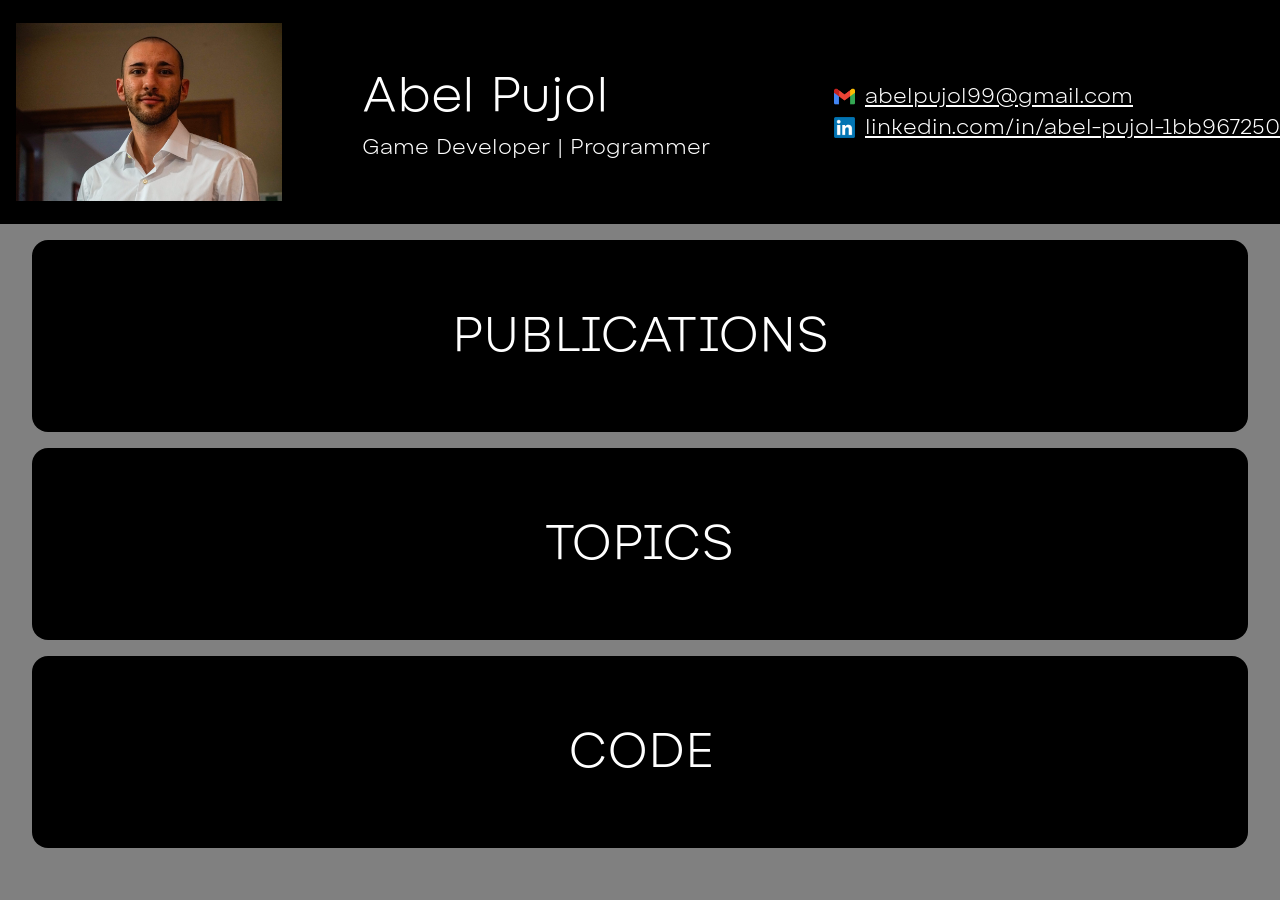
==== index.html @ 82805806 "Remove blur and title of Pounce Palace and Tiny Harvest banners" ====
<!DOCTYPE html>
<html lang="en">
    <head>
        <meta charset="UTF-8"/>
        <title>Abel Pujol - Portfolio</title>
        <link rel="stylesheet" href="styles/reset.css">
        <link rel="stylesheet" href="styles/style.css">
    </head>
    <body>
        <div class="full-size" id="image-zoom">
            <div class="full-size opacity" style="position: absolute; background-color: black;"></div>
            <img class="cross" id="image-zoom-cross" src="resources/images/cross.png" alt="">
            <div id="image-zoom-container"></div>
        </div>
        <div id="topbar">
            <img id="portrait" src="resources/images/topbar/portrait.jpeg" alt="abel-pujol-portrait">
            <div id="personal-info">
                <p class="main-title white">Abel Pujol</p>
                <p class="text white">Game Developer | Programmer</p>
            </div>
            <div id="contact-list">
                <div id="contact">
                    <span>
                        <img id="contact-icon" src="resources/images/topbar/gmail.png" alt="gmail-icon">
                    </span>
                    <a class="text white" id="contact-link" href="mailto:abelpujol99@gmail.com">abelpujol99@gmail.com</a>
                </div>
                <div id="contact">
                    <span>
                        <img id="contact-icon" src="resources/images/topbar/linked-in.png" alt="linked-in-icon">
                    </span>
                    <a class="text white" id="contact-link" href="https://www.linkedin.com/in/abel-pujol-1bb967250">linkedin.com/in/abel-pujol-1bb967250</a>
                </div>
            </div>
        </div>
        <div id="content">
            <div class="category-dropdown" id="publications">
                <div class="category-dropdown-title-box round-border">
                    <p class="main-title white">PUBLICATIONS</p>
                </div>
                <div class="category-dropdown-content">
                    <img class="cross" id="category-cross" alt="cross">
                    <div class="card-dropdown">
                        <div class="card-dropdown-banner round-border" id="farlands-tiny-harvest-banner">
                        </div>
                        <div class="card-dropdown-content solid-border thick-border">
                            <div>
                                <p class="main-title card-title white">Farlands: Tiny Harvest</p>
                            </div>
                            <div class="card-content">
                                <img class="cross" id="card-cross" alt="cross">
                                <div class="card-content-grid">
                                    <p class="text card-text">
                                        Tiny Harvest is a relaxing desktop game that runs while you work, study, or browse the internet. 
                                        Grow space plants, upgrade your crops, ship, home, and tools, and enjoy a cozy, minimalist experience designed to keep you company throughout your day.
                                        <br>
                                        In order to progress, this game counts your keyboard and mouse inputs to keep "playing".
                                    </p>
                                    <video class="clonable horizontal-medium-card-media" autoplay muted loop>
                                        <source src="resources/videos/farlands-tiny-harvest/trailer.mp4">
                                    </video>
                                </div>
                                <div class="card-content-grid">
                                    <p class="text card-text">
                                        Farlands: Tiny Harvest is a game developed in C with the library Raylib in 3 months.
                                        <br>
                                        This was my first project developing in C, and, moreover, I used Raylib, an unknown library to me. I had quite a bit of knowledge of C++, so I had to learn the main differences between these languages, that was not a real problem. 
                                        <br>
                                        The great struggle came with Raylib. Until that time, it was an unfamiliar library, due to this, it took some time until I understood how the features I needed worked and implemented the necessary code structure and Adapters, which allowed me to display assets without the need to interact directly with the library's code.
                                    </p>
                                    <img class="clonable horizontal-medium-card-media" src="resources/images/farlands-tiny-harvest/image-1.jpg" alt="">
                                </div>
                                <div class="card-content-grid">
                                    <p class="text card-text">
                                        This game was developed during my internship at JanduSoft as a spin-off of Farlands. We were only 2 people on the developing team, Eric Rodríguez as a designer and producer, and me as a developer.
                                        But, we also received some help from the team of Farlands.
                                        <br>
                                        We worked with constant contact and weekly meetings, where we discussed the feasibility of each milestone and which should be the next one.
                                        <br>
                                        Plus, we were so well on time that we were able to implement skins.
                                    </p>
                                    <img class="clonable horizontal-medium-card-media" src="resources/images/farlands-tiny-harvest/image-2.jpg" alt="">
                                </div>
                                <div>
                                    <p class="title card-title white">References</p>
                                </div>
                                <div class="card-content-block">
                                    <iframe class="reference-video" src="https://youtube.com/embed/lGx1sAK4Yvw?si=F0xidS8NVMm4yrLI" allowfullscreen></iframe>
                                </div>
                            </div>
                        </div>
                    </div>
                </div>
            </div>
            <div class="category-dropdown" id="topics">
                <div class="category-dropdown-title-box round-border">
                    <p class="main-title white">TOPICS</p>
                </div>
                <div class="category-dropdown-content">
                    <img class="cross" id="category-cross" alt="cross">
                    <div class="subcategory-dropdown">
                        <div class="card-dropdown-banner round-border" id="multithreading-banner">
                            <div class="full-size blur round-border"></div>
                            <p class="title card-dropdown-title white">Multithreading</p>
                        </div>
                        <div class="subcategory-frame solid-border thick-border">
                            <div>
                                <p class="main-title card-title white">Multithreading</p>
                            </div>
                            <div class="category-dropdown-content">
                                <img class="cross" id="subcategory-cross" alt="cross">
                                <div class="card-dropdown">
                                    <div class="card-dropdown-banner round-border" id="pounce-palace-banner">
                                    </div>
                                    <div class="card-dropdown-content solid-border thick-border">
                                        <div>
                                            <p class="main-title card-title white">Pounce Palace</p>
                                        </div>
                                        <div class="card-content">
                                            <img class="cross" id="card-cross" alt="cross">
                                            <div class="card-content-grid">
                                                <p class="text card-text">
                                                    Pounce Palace is a first-person platformer game where the player has to acquire movement skills and learn how to use them in order to defeat the enemies in their path to complete the level.
                                                    <br>
                                                    This game was developed in Unity.
                                                </p>
                                                <video class="clonable horizontal-medium-card-media" autoplay muted loop>
                                                    <source src="resources/videos/pounce-palace/trailer.mp4">
                                                </video>
                                            </div>
                                            <div class="card-content-grid">
                                                <p class="text card-text">
                                                    The foes are controlled by an AI, and this has to decide which is the most optimal action. Some enemies are static, but some others can move along the level. 
                                                    The Pathfinding computations can't reside in the main thread while trying to keep the game at 60 FPS, so I needed to implement multithreading to handle pathfinding algorithm calculations.
                                                </p>
                                                <img class="clonable horizontal-medium-card-media" src="resources/images/pounce-palace/enemies-thicket.png" alt="">
                                            </div>
                                            <div>
                                                <p class="title card-title white">Implementation</p>
                                            </div>
                                            <div class="card-content-grid">
                                                <p class="text card-text">
                                                    To balance game performance and enemies' movement fluidity, the number of threads and the time elapsed to refresh the enemies' path must be easy to tweak.
                                                    <br>
                                                    <br>
                                                    To modify them easily those fields were exposed in the editor.
                                                </p>
                                                <img class="clonable horizontal-medium-card-media" src="resources/images/pounce-palace/editor.png" alt="">
                                            </div>
                                            <div class="card-content-grid">
                                                <p class="text card-text">
                                                    In order to balance the work per thread, enemies' pathfinding calculations would be distributed between threads equitably.
                                                    <br>
                                                    <br>
                                                    To accomplish this requirement the threads work with a list filled with enemies' id, and those are distibuted when the enemies have been spawned and removed when they are defeated.
                                                </p>
                                                <div style="display: flex; flex-direction: column; gap: 2%;">
                                                    <img class="clonable horizontal-medium-card-media" src="resources/images/pounce-palace/agent-id.png" alt="">
                                                </div>
                                            </div>
                                            <div class="card-content-grid">
                                                <p class="text card-text">
                                                    The thread is not the one that has the necessity to execute the pathfinding algorithm in sequence when the time limit expires; it is each enemy that needs it. Thus, it would reduce resting times.
                                                    <br>
                                                    <br>
                                                    In order to achieve this milestone, each enemy has a timer assigned.
                                                    An enemy is selected to calculate their path when the timer exceeds the minimum time to calculate the path.
                                                    When this happens the selected id is positioned at the end of the list to cycle dynamically the priority, and finally, the timer starts again.
                                                    This method lets the enemies' needs balance the computation times, allowing the thread to work almost constantly.
                                                </p>
                                                <img class="clonable vertical-medium-card-media" src="resources/images/pounce-palace/check-loop.png" alt="">
                                            </div>
                                            <div class="card-content-grid">
                                                <p class="text card-text">
                                                    In addition, the threads need to get the positions of all the enemies, but Unity's API can only be used in the main thread.
                                                    To solve this problem, I defined a class with the purpose of storing the data necessary to update the NavMesh obstacles.
                                                    And when the computation needs to be done, the thread asks the main thread for the necessary information via events and allocates them in instances of that class.
                                                </p>
                                                <img class="clonable horizontal-medium-card-media" src="resources/images/pounce-palace/event.png" alt="">
                                            </div>
                                            <div>
                                                <p class="text card-text">
                                                    These implementations allowed me to use mutex only when:
                                                </p>
                                                <ul class="text card-text">
                                                    <li>Adding or removing an enemy from a thread.</li>
                                                    <li>The thread evaluates which enemy's path needs to be recalculated.</li>
                                                </ul>
                                            </div>
                                            <div class="card-content-block">
                                                <figure class="solid-border thin-border border-padding">
                                                    <img class="clonable horizontal-medium-card-media" src="resources/images/pounce-palace/profiler.png" alt="">
                                                    <figcaption class="text white">Pounce Palace Performance</figcaption>
                                                </figure>
                                            </div>
                                        </div>
                                    </div>
                                </div>                                
                            </div>
                        </div>
                    </div>
                    <div class="subcategory-dropdown">
                        <div class="card-dropdown-banner round-border" id="network-banner">
                            <div class="full-size blur round-border"></div>
                            <p class="title card-dropdown-title white">Network</p>
                        </div>
                        <div class="subcategory-frame solid-border thick-border">
                            <div>
                                <p class="main-title card-title white">Network</p>
                            </div>
                            <div class="category-dropdown-content">
                                <img class="cross" id="subcategory-cross" alt="cross">
                                <div class="card-dropdown">
                                    <div class="card-dropdown-banner round-border" id="online-chess-banner">
                                        <div class="full-size blur round-border"></div>
                                        <p class="title card-dropdown-title white">Chess</p>
                                    </div>
                                    <div class="card-dropdown-content solid-border thick-border">
                                        <div>
                                            <p class="main-title card-title white">Chess</p>
                                        </div>
                                        <div class="card-content">
                                            <img class="cross" id="card-cross" alt="cross">
                                            <div class="card-content-grid">
                                                <p class="text card-text">
                                                    This game is an online chess game, and can look simple, but has a peculiarity, depending in the screen the player is, the connection could be server-client or P2P.
                                                    <br>
                                                    <br>
                                                    This game was developed with the framework SFML, making use of their TCP sockets, and I was responsible for developing the network part.
                                                </p>
                                                <img class="clonable horizontal-medium-card-media" src="resources/images/online-chess/image1.png" alt="">
                                            </div>
                                            <div>
                                                <p class="title card-title white">Implementation</p>
                                            </div>
                                            <div>
                                                <p class="text card-text">
                                                    We wanted to give the users the capability to choose between being a server or a client.
                                                    <br>
                                                    <br>
                                                    To make this possible, when the application starts, it asks the user what they want to be. 
                                                    If they choose server mode, they will open a port to make possible the connection. And if they choose client mode, they must type the IP in order to connect with the server.
                                                </p>
                                            </div>
                                            <div class="card-content-block">
                                                <video class="clonable horizontal-large-card-media" autoplay muted loop>
                                                    <source src="resources/videos/online-chess/server-connection.mp4">
                                                </video>
                                            </div>
                                            <div>
                                                <p class="text card-text">
                                                    The server handles the next client requests:
                                                </p>
                                                <ul class="text card-text">
                                                    <li>Connect To Server</li>
                                                    <li>Login</li>
                                                    <li>Create Room</li>
                                                    <li>Join Room as Player</li>
                                                    <li>Join Room as Spectator</li>
                                                    <li>Send Message</li>
                                                    <li>Ready to Play</li>
                                                </ul>
                                            </div>
                                            <div class="card-content-block">
                                                <video class="clonable horizontal-large-card-media" autoplay muted loop>
                                                    <source src="resources/videos/online-chess/packets.mp4">
                                                </video>
                                            </div>
                                            <div>
                                                <p class="text card-text">
                                                    Once the match has begun, all the clients' sockets inside the room are closed, and connection P2P starts.
                                                    In this state the "ruler" is the client who has been inside the room the longest.
                                                    <br>
                                                    <br>
                                                    During the match the ruler handles the next requests:
                                                </p>
                                                <ul class="text card-text">
                                                    <li>Exit Room</li>
                                                    <li>Send Message</li>
                                                    <li>Select Piece</li>
                                                    <li>Deselect Piece</li>
                                                    <li>Move Piece</li>
                                                    <li>Pawn Promotion</li>
                                                    <li>Castle</li>
                                                    <li>En Passsant</li>
                                                </ul>
                                            </div>
                                            <div class="card-content-block">
                                                <video class="clonable horizontal-large-card-media" autoplay muted loop>
                                                    <source src="resources/videos/online-chess/match.mp4">
                                                </video>
                                            </div>                                            
                                        </div>
                                    </div>
                                </div>
                            </div>
                        </div>
                    </div>
                    <div class="subcategory-dropdown">
                        <div class="card-dropdown-banner round-border" id="AI-banner">
                            <div class="full-size blur round-border"></div>
                            <p class="title card-dropdown-title white">AI</p>
                        </div>
                        <div class="subcategory-frame solid-border thick-border">
                            <div>
                                <p class="main-title card-title white">AI</p>
                            </div>
                            <div class="category-dropdown-content">
                                <img class="cross" id="subcategory-cross" alt="cross">
                                <div class="card-dropdown">
                                    <div class="card-dropdown-banner round-border" id="pounce-palace-banner">
                                    </div>
                                    <div class="card-dropdown-content solid-border thick-border">
                                        <div class="main-title card-title white">
                                            <p class="main-title card-title">Pounce Palace</p>
                                        </div>
                                        <div class="card-content">
                                            <img class="cross" id="card-cross" alt="cross">
                                            <div class="card-content-grid">
                                                <p class="text card-text">
                                                    Pounce Palace is a singleplayer first-person platformer game where the player has to acquire movement skills and learn how to use them in order to defeat the enemies in their path to complete the level.
                                                    <br>
                                                    This game was developed in Unity.
                                                </p>
                                                <video class="clonable horizontal-medium-card-media" autoplay muted loop>
                                                    <source src="resources/videos/pounce-palace/trailer.mp4">
                                                </video>
                                            </div>
                                            <div class="card-content-grid">
                                                <p class="text card-text">
                                                    The enemies in Pounce Palace must be controlled by an AI that decides the best output based on the situation. 
                                                    In addition, there are 2 types of enemies, static and mobile. So a system must be developed that gives mobile enemies the most optimal path.
                                                </p>
                                                <img class="clonable horizontal-medium-card-media" src="resources/images/pounce-palace/enemies-thicket.png" alt="">
                                            </div>
                                            <div>
                                                <p class="title card-title white">Implementation</p>
                                            </div>
                                            <div class="card-content-grid">
                                                <p class="text card-text">
                                                    The decisions made by the AI would be a great weight for the performance and should be easily modified. With that knowledge, the chosen Decision Making algorithm had to be optimal and very easy to tweak when the iterations come.
                                                    Due to these requirements, the algorithm chosen was UBS (Utility Based System), this algorithm has regular computational cost and has no difficulty being expanded.
                                                    <br>
                                                    <br>
                                                    The output would be translated to an action that the enemy performs. Some of these actions were desired to be repeated indefinitely if needed, but others don't; to handle this, each enemy had a list of actions that could be repeated.
                                                </p>
                                                <img class="clonable vertical-medium-card-media" src="resources/images/pounce-palace/ubs.png" alt="">
                                            </div>
                                            <div class="card-content-grid">
                                                <div>
                                                    <p class="text card-text">
                                                        A requirement for the mobile AI was not to collide against other AIs, whether mobile or not. 
                                                        To make this possible, the AIs need to have a "personal area" that no AI should enter, but Unity's built-in NavMesh doesn't allow that behavior.
                                                        <br>
                                                        <br>
                                                        I solved this issue by implementing our own NavMesh, with Unity's NavMesh help. 
                                                        To create our NavMesh, we get Unity's NavMesh volume, then from the top of the plane to its bottom we launch Raycasts, they are distributed with a predefined separation from the editor.
                                                        These Raycasts retrieves the hits with the NavMesh surfaces, with an epsilon to cover more surface.
                                                        With that information the nodes were disposed where the hits take place. Once all nodes were placed, they were connected to other nodes if:
                                                    </p>
                                                    <ul class="text card-text">
                                                        <li>The other node was inside a distance threshold</li>
                                                        <li>The connecition didn't create an edge that went outside of the Unity's NavMesh surface</li>
                                                    </ul>
                                                    <p class="text card-text">
                                                        <br>
                                                        <br>
                                                        These computations are too slow to be done once the game starts. But this data would be persistent throughout the game,
                                                        so, we create this NavMesh from the editor and save it as a binary file, and when the game begins, all the mobile enemies obtain a DeepCopy of that NavMesh.
                                                        <br>
                                                        <br>
                                                        With this solution, we could define "personal areas" for all the AIs by incrementing their nearer edges' weight. Thus, they avoid colliding with each other.
                                                    </p>
                                                </div>
                                                <img class="clonable vertical-medium-card-media" src="resources/images/pounce-palace/nav-mesh.png" alt="">
                                            </div>
                                            <div>
                                                <p class="text card-text">
                                                    Taking control of the AI movement was great, but led to another issue: the movement was visibly calculated by an AI.
                                                    To avoid this perception from the player, I decided to take control of the Parthfinding algorithm. We needed one that was optimal and fast. A* achieves these requirements due to their use of heuristics.
                                                    <br>
                                                    <br>
                                                    When A* returned a path, this was optimized out by first removing any node that was not a corner point, and followed by removing any node that might be an unnecessary step between 2 nodes.
                                                    Finally, the optimized path was disposed to the AI.
                                                </p>
                                            </div>
                                        </div>
                                    </div>
                                </div>
                            </div>
                        </div>
                    </div>
                    <div class="subcategory-dropdown">
                        <div class="card-dropdown-banner round-border" id="tooling-banner">
                            <div class="full-size blur round-border"></div>
                            <p class="title card-dropdown-title white">Tooling</p>
                        </div>
                        <div class="subcategory-frame solid-border thick-border">
                            <div>
                                <p class="main-title card-title white">Tooling</p>
                            </div>
                            <div class="category-dropdown-content">
                                <img class="cross" id="subcategory-cross" alt="cross">
                                <div class="card-dropdown">
                                    <div class="card-dropdown-banner round-border" id="pounce-palace-banner">
                                    </div>
                                    <div class="card-dropdown-content solid-border thick-border">
                                        <div class="main-title card-title white">
                                            <p class="main-title card-title">Pounce Palace</p>
                                        </div>
                                        <div class="card-content">
                                            <img class="cross" id="card-cross" alt="cross">
                                            <div class="card-content-grid">
                                                <p class="text card-text">
                                                    Pounce Palace is a first-person platformer game where the player has to acquire movement skills and learn how to use them in order to defeat the enemies in their path to complete the level.
                                                    <br>
                                                    This game was developed in Unity.
                                                </p>
                                                <video class="clonable horizontal-medium-card-media" autoplay muted loop>
                                                    <source src="resources/videos/pounce-palace/trailer.mp4">
                                                </video>
                                            </div>
                                            <div>
                                                <p class="text card-text">
                                                    Due to time constraints, Pounce Palace could only have 2 types of enemies implemented.
                                                    But, throughout the game, the players can see variations of the same enemies.
                                                    This was achieved by developing a tool, allowing the enemy designers to iterate without having to communicate with the AI developer, which in that case was me.
                                                </p>
                                            </div>
                                            <div class="card-content-block">
                                                <figure class="solid-border thin-border border-padding">
                                                    <img class="clonable vertical-small-card-media" src="resources/images/pounce-palace/triface.png" alt="">
                                                    <figcaption class="text white">Triface</figcaption>
                                                </figure>
                                                <figure class="solid-border thin-border border-padding">
                                                    <img class="clonable horizontal-medium-card-media" src="resources/images/pounce-palace/longarms.png" alt="">
                                                    <figcaption class="text white">Long Arms</figcaption>
                                                </figure>
                                            </div>
                                            <div>
                                                <p class="title card-title white">Implementation</p>
                                            </div>
                                            <div class="card-content-grid">
                                                <div>
                                                    <p class="text card-text">
                                                        In order to allow fast iterations, some data assets for enemy type and ability type were defined.
                                                        To maximize enemy designers' performance while iterating, each data asset has their own Custom Editor.
                                                        These editors were implemented to add:
                                                    </p>
                                                    <ul class="text card-text">
                                                        <li>Text Hightlights</li>
                                                        <li>Indents</li>
                                                        <li>Folders</li>
                                                        <li>Conditions</li>
                                                    </ul>
                                                    <p class="text card-text">
                                                        The conditions had great importance, hiding or showing fields in cascade depending on the entries' values. 
                                                        Due to this, these data assets were structured to be fulfilled from the top to the bottom.
                                                        <br>
                                                        <br>
                                                        With this tool, and the systems that back it, we created variations of the same enemy type.
                                                    </p>                                                   
                                                </div>
                                                <img class="clonable vertical-medium-card-media" src="resources/images/pounce-palace/ability-example.png" alt="">
                                            </div>
                                            <div>
                                                <p class="title card-title white">Demonstration</p>
                                            </div>
                                            <div class="card-content-block">
                                                <figure class="solid-border thin-border border-padding">
                                                    <img class="clonable horizontal-small-card-media" src="resources/images/pounce-palace/ability-target.png" alt="">
                                                    <figcaption class="text white">Ability Target</figcaption>
                                                </figure>
                                                <figure class="solid-border thin-border border-padding">
                                                    <img class="clonable horizontal-small-card-media" src="resources/images/pounce-palace/ability-cast.png" alt="">
                                                    <figcaption class="text white">Ability Cast</figcaption>
                                                </figure>
                                                <figure class="solid-border thin-border border-padding">
                                                    <img class="clonable horizontal-small-card-media" src="resources/images/pounce-palace/ability-projectile.png" alt="">
                                                    <figcaption class="text white">Ability Projectile</figcaption>
                                                </figure>
                                                <figure class="solid-border thin-border border-padding">
                                                    <img class="clonable horizontal-small-card-media" src="resources/images/pounce-palace/ability-aoe.png" alt="">
                                                    <figcaption class="text white">Ability AoE</figcaption>
                                                </figure>
                                                <figure class="solid-border thin-border border-padding">
                                                    <img class="clonable horizontal-small-card-media" src="resources/images/pounce-palace/ability-movement.png" alt="">
                                                    <figcaption class="text white">Ability Movement</figcaption>
                                                </figure>
                                                <figure class="solid-border thin-border border-padding">
                                                    <img class="clonable horizontal-small-card-media" src="resources/images/pounce-palace/ability-behavior.png" alt="">
                                                    <figcaption class="text white">Ability Behavior</figcaption>
                                                </figure>
                                            </div>
                                            <div class="card-content-block">
                                                <figure class="solid-border thin-border border-padding">
                                                    <img class="clonable horizontal-medium-card-media" src="resources/videos/pounce-palace/throw-rock-ability.gif" alt="">
                                                    <figcaption class="text white">Throw Rock Ability</figcaption>
                                                </figure>
                                            </div>
                                        </div>
                                    </div>
                                </div>
                            </div>
                        </div>
                    </div>
                </div>
            </div>

            <div class="category-dropdown" id="code-good-practices">
                <div class="category-dropdown-title-box round-border">
                    <p class="main-title white">CODE</p>
                </div>
                <div class="category-dropdown-content">
                    <img class="cross" id="category-cross" alt="cross">
                    <div class="card-dropdown">
                        <div class="card-dropdown-banner round-border" id="patterns-banner">
                            <div class="full-size blur round-border"></div>
                            <p class="title card-dropdown-title white">Patterns</p>
                        </div>
                        <div class="card-dropdown-content solid-border thick-border">
                            <div>
                                <p class="main-title card-title white">Patterns</p>
                            </div>
                            <div class="card-content">
                                <img class="cross" id="card-cross" alt="cross">
                                <div class="card-content-grid">
                                    <p class="text card-text">
                                        Since my beginnings as a programmer, the vast majority of projects in which I have participated, I have used OOP.
                                        <br>
                                        This fact has led me to study the Design Patterns described by Erich Gamma, Richard Helm, Ralph Johnson, and John Vlissides.
                                        <br>
                                        <br>
                                        This knowledge helped me to design better implementations in my projects.
                                    </p>
                                    <img class="clonable vertical-medium-card-media" src="resources/images/patterns/relationships.png" alt="">
                                </div>
                                <div>
                                    <p class="title card-title white">Example</p>
                                </div>
                                <div class="card-content-grid">
                                    <p class="text card-text">
                                        In an as-yet-unpublished C++ project related to mouse inputs, a given input triggers a given command.
                                        <br>
                                        <br>
                                        My implementation requires a map, where the key is an input code and the value is an object that would manage the command given to that input, with the input log value.
                                    </p>
                                    <img class="clonable horizontal-medium-card-media" src="resources/images/patterns/strategy-image-1.png" alt="">
                                </div>
                                <div class="card-content-grid">
                                    <p class="text card-text">
                                        But the input logs are not equal from button to scroll. Due to this, they need to be treated differently.
                                        <br>
                                        <br>
                                        This implementation requires a Strategy to treat button input logs and another one to treat scroll input logs. 
                                        Once they are implemented, an interface must be implemented too.
                                    </p>
                                    <img class="clonable horizontal-medium-card-media" src="resources/images/patterns/strategy-image-2.png" alt="">
                                </div>
                                <div class="card-content-grid">
                                    <p class="text card-text">
                                        Finally, these Strategies have to implement this interface in order to be stored in that map, for later use.
                                    </p>
                                    <img class="clonable horizontal-medium-card-media" src="resources/images/patterns/strategy-image-3.png" alt="">
                                </div>
                            </div>
                        </div>
                    </div>
                </div>
            </div>           
        </div>
        <script type="module" src="src/script.js"></script>
        <noscript>Sorry, your browser doesn't support Javascript</noscript>
    </body>
</html>
---- styles/style.css ----
@font-face {
    font-family: Alphazet;
    src: url("../resources/fonts/Alphazet-Light.ttf");
}

:root
{
    /*#region Fonts*/
    --large-font-size: 3rem;
    --medium-font-size: 2.5rem;
    --small-font-size: 1.3rem;
    --tiny-font-size: 0.3rem;

    --font-family: Alphazet;
    /*#endregion Fonts*/

    --portrait-height: clamp(30%, calc(1.5rem + 12vw) , 85%);

    --logo-size: 4vw;

    --box-image-border-value: 1rem;
    --blur-value: 0.1rem;
    --brightness-value: 30%;
    --transition-time: 0.3s
}

body
{
    background-color: grey;
    line-height: 1.5;
}

ul
{
    list-style-type: disc;
    list-style-position: inside;
}

li 
{
    padding-left: 1.9rem;
    text-indent: -1.38em;
}

figure
{
    margin: 1rem auto;
}

figcaption
{
    font-style: italic;
    text-align: center;
    background-color: black;
}

/*#region Classes*/

/*#region Font*/

.main-title
{
    font-size: var(--large-font-size);
    font-family: var(--font-family);
    transition: font-size var(--transition-time);
}

.title
{
    font-size: var(--medium-font-size);
    font-family: var(--font-family);
    transition: font-size var(--transition-time);
}

.text
{
    font-size: var(--small-font-size);
    font-family: var(--font-family);
    transition: font-size var(--transition-time);
}

.white
{
    color: white;
}

/*#endregion Font*/

/*#region Categories*/

.category-dropdown
{
    display: flex;
    flex-direction: column;
    position: relative;
    width: 95vw;
    min-height: 12rem;
    margin-bottom: 1rem;
    align-self: center;
    align-items: center;
    justify-content: center;
    cursor: pointer;
}

.category-dropdown-title-box
{
    display: flex;
    align-items: center;
    justify-content: center;
    width: 100%;
    height: 12rem;
    background-color: black;
}

.category-dropdown-content
{
    display: none;
    flex-wrap: wrap;
    justify-content: center;
    width: 100%;
    margin: 1rem 0;
}

/*#endregion Categories*/

/*#region Subcategories*/

.subcategory-dropdown
{
    position: relative;
    margin: 1em 2em;
    cursor: pointer;
}

.subcategory-frame
{
    display: none;
    flex-direction: column;
    align-items: center;
    justify-content: center;
}

/*#endregion Subcategories*/

/*#region Cards*/

.card-dropdown
{
    position: relative;
    margin: 1em 2em;
    cursor: pointer;
}

.card-dropdown-banner
{
    display: flex;
    align-items: center;
    justify-content: center;
    background-size: 100%;
    background-position: center;
    width: 460px;
    height: 215px;
    transition: width var(--transition-time);
}

.card-dropdown-title
{
    position: absolute;
    z-index: 1;
}

.card-dropdown-content
{
    display: none;
    flex-direction: column;
    justify-content: center;
    width: 100%;
}

.card-title
{
    position: relative;
    width: 100%;
    margin: 1.5rem 0;
    display: flex;
    align-items: center;
    justify-content: center;
}

.card-content
{
    margin: 2rem;
    width: calc(100% - 4rem);
}

.card-content-grid
{
    display: grid;
    grid-template-columns: 50% 50%;
    margin: 2rem auto;
}

.card-content-block
{
    display: flex;
    flex-wrap: wrap;
    margin: 2rem 0;
    align-items: flex-start;
}

.card-text
{
    margin: 2rem;
    align-self: center;
}

.horizontal-small-card-media
{
    width: 25vw;
    margin: auto;
}

.horizontal-medium-card-media
{
    width: 35vw;
    margin: auto;
}

.horizontal-large-card-media
{
    width: 80%;
    margin: auto;
}

.vertical-small-card-media
{
    width: 14.3vw;
    margin: auto;
}

.vertical-medium-card-media
{
    width: 25vw;
    margin: auto;
}

/*#endregion Card*/

/*#region Utilities*/

.cross
{
    position: absolute;
    top: 0;
    right: 0;
    cursor: pointer;
    content: url("../resources/images/cross.png");
}

.reference-video
{
    width: 35vw;
    height: calc(35vw * 0.56);
    margin: 1rem auto;
}

.logo
{
    width: var(--logo-size);
    height: var(--logo-size);
}

/*#region Border*/

.solid-border
{
    border-style: solid;
}

.thick-border
{
    border-width: 5px;
}

.thin-border
{
    border-width: 2px;
}

.border-padding
{
    padding: 4px;
}

/*#endregion Border*/

.clonable
{
    cursor: pointer;
}

.round-border
{
    border-radius: var(--box-image-border-value);
}

.full-size
{
    width: 100%;
    height: 100%;
}

.opacity
{
    opacity: 0.5;
}

.blur
{
    backdrop-filter: blur(var(--blur-value)) brightness(var(--brightness-value));
    -webkit-backdrop-filter: blur(var(--blur-value)) brightness(var(--brightness-value));
}

/*#endregion Utilities*/

/*#endregion Classes*/

/*#region Ids*/

/*#region Image Zoom*/

#image-zoom
{
    display: none;
    justify-content: center;
    align-items: center;
    position: fixed;
    z-index: 20;
}

#image-zoom-container
{
    width: 80%;
    height: 80%;
    z-index: 30;
}

#zoomed-media
{
    width: 100%;
    height: 100%;
    object-fit: contain;    
}

/*#region Web Header*/

#topbar
{
    display: flex;
    position: fixed;
    align-items: center;
    width: 100%;
    gap: 5%;
    height: 14em;
    z-index: 10;
    background-color: black;
    transition: height var(--transition-time);
}

#portrait
{
    height: var(--portrait-height);
    margin: 1em;
    object-fit: cover;
    align-self: center;
    justify-self: center;
}

#personal-info
{
    width: clamp(20%, calc(0.5rem + 35vw), 40%);
    color: var(--text-color);
    font-family: var(--font-family);
    justify-self: left;
}

#contact-list
{
    margin-left: 1rem;
    height: 100%;
    align-content: center;
}

#contact
{
    display: flex;
    align-items: center;
    white-space: nowrap;
}

#contact-icon
{
    display: block;
    margin: auto;
    width: var(--small-font-size);
}

#contact-link
{
    text-align: left;
    padding-left: 0.5em;
}

/*#endregion Web Header*/

/*#region Web Body*/

#content
{
    display: flex;
    flex-direction: column;
    flex-wrap: wrap;
    position: absolute;
    width: 100%;
    margin-top: 15em;
    transition: margin-top var(--transition-time);
}

/*#region Main Topics*/

#publications
{
    
}

#topics
{

}

#code-good-practices
{

}

/*#endregion Main Topics*/

/*#region Farlands: Tiny Harvest*/

#farlands-tiny-harvest-banner
{
    background-image: url("../resources/images/farlands-tiny-harvest/banner.jpg");
}

/*#endregion Farlands: Tiny Harvest*/

/*#region Multithreading*/

#multithreading-banner
{
    background-image: url("../resources/images/multithreading-banner.jpg");
}

/*#endregion Multithreading*/

/*#region Network*/

#network-banner
{
    background-image: url("../resources/images/network-banner.jpg");
}

/*#endregion Network*/

/*#region AI*/

#AI-banner
{
    background-image: url("../resources/images/AI-banner.jpg");
}

/*#endregion AI*/

/*#region Tooling*/

#tooling-banner
{
    background-image: url("../resources/images/tooling-banner.jpg");
}

/*#endregion Tooling*/

#pounce-palace-banner
{
    background-image: url("../resources/images/pounce-palace/banner.png");
}

#online-chess-banner
{
    background-image: url("../resources/images/online-chess/banner.jpg");
}

#patterns-banner
{
    background-image: url("../resources/images/patterns/banner.jpg");
}

/*#endregion Web Body*/

/*#region Utilities*/

#category-cross, #image-zoom-cross
{
    margin-top: 3.5rem;
    margin-right: 3.5rem;
}

#subcategory-cross, #card-cross
{
    margin-top: 1rem;
    margin-right: 1rem;
}

/*#endregion Utilities*/

/*#endregion Ids*/

/*#region Mobile Screen*/

@media only screen and (max-width: 1200px)
{
    #topbar
    {
        height: 10em;
        gap: 0%;
    }

    #content
    {
        margin-top: 13em;
    }
}

/*#endregion Mobile Screen*/
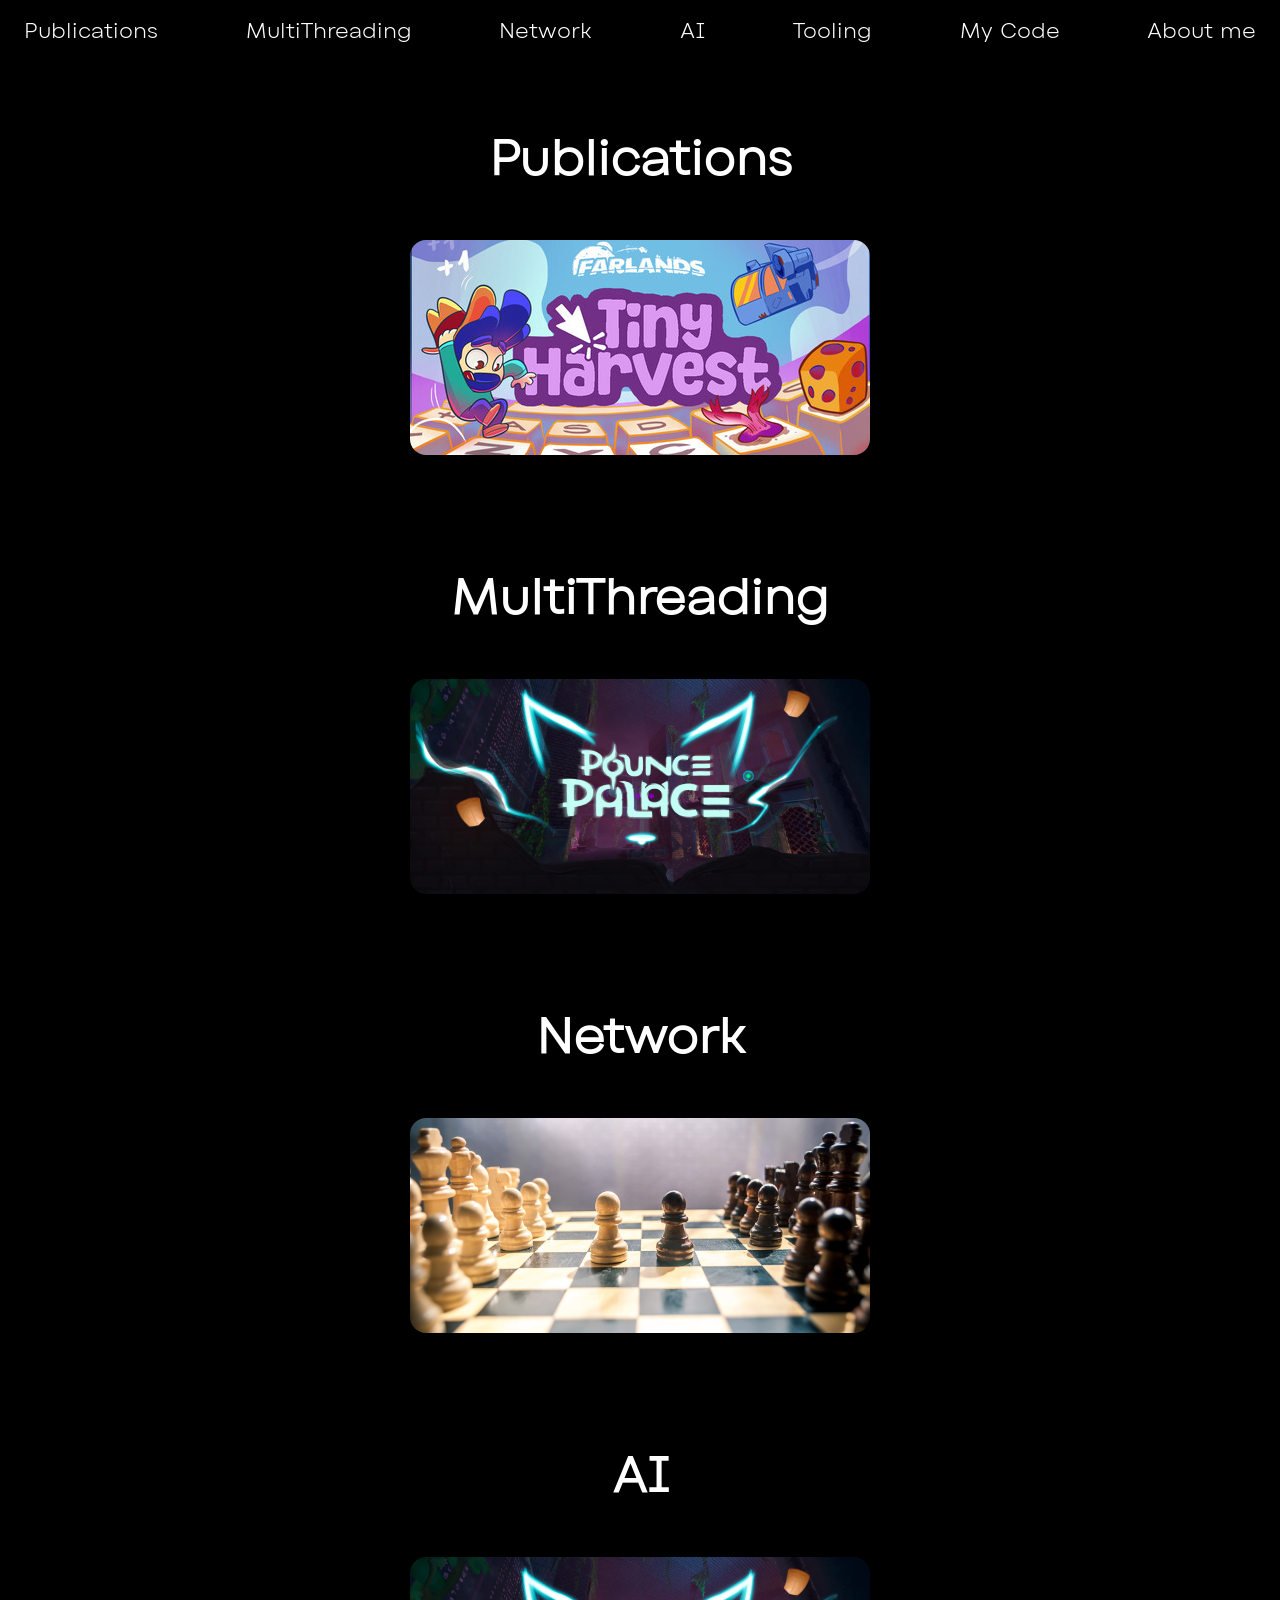
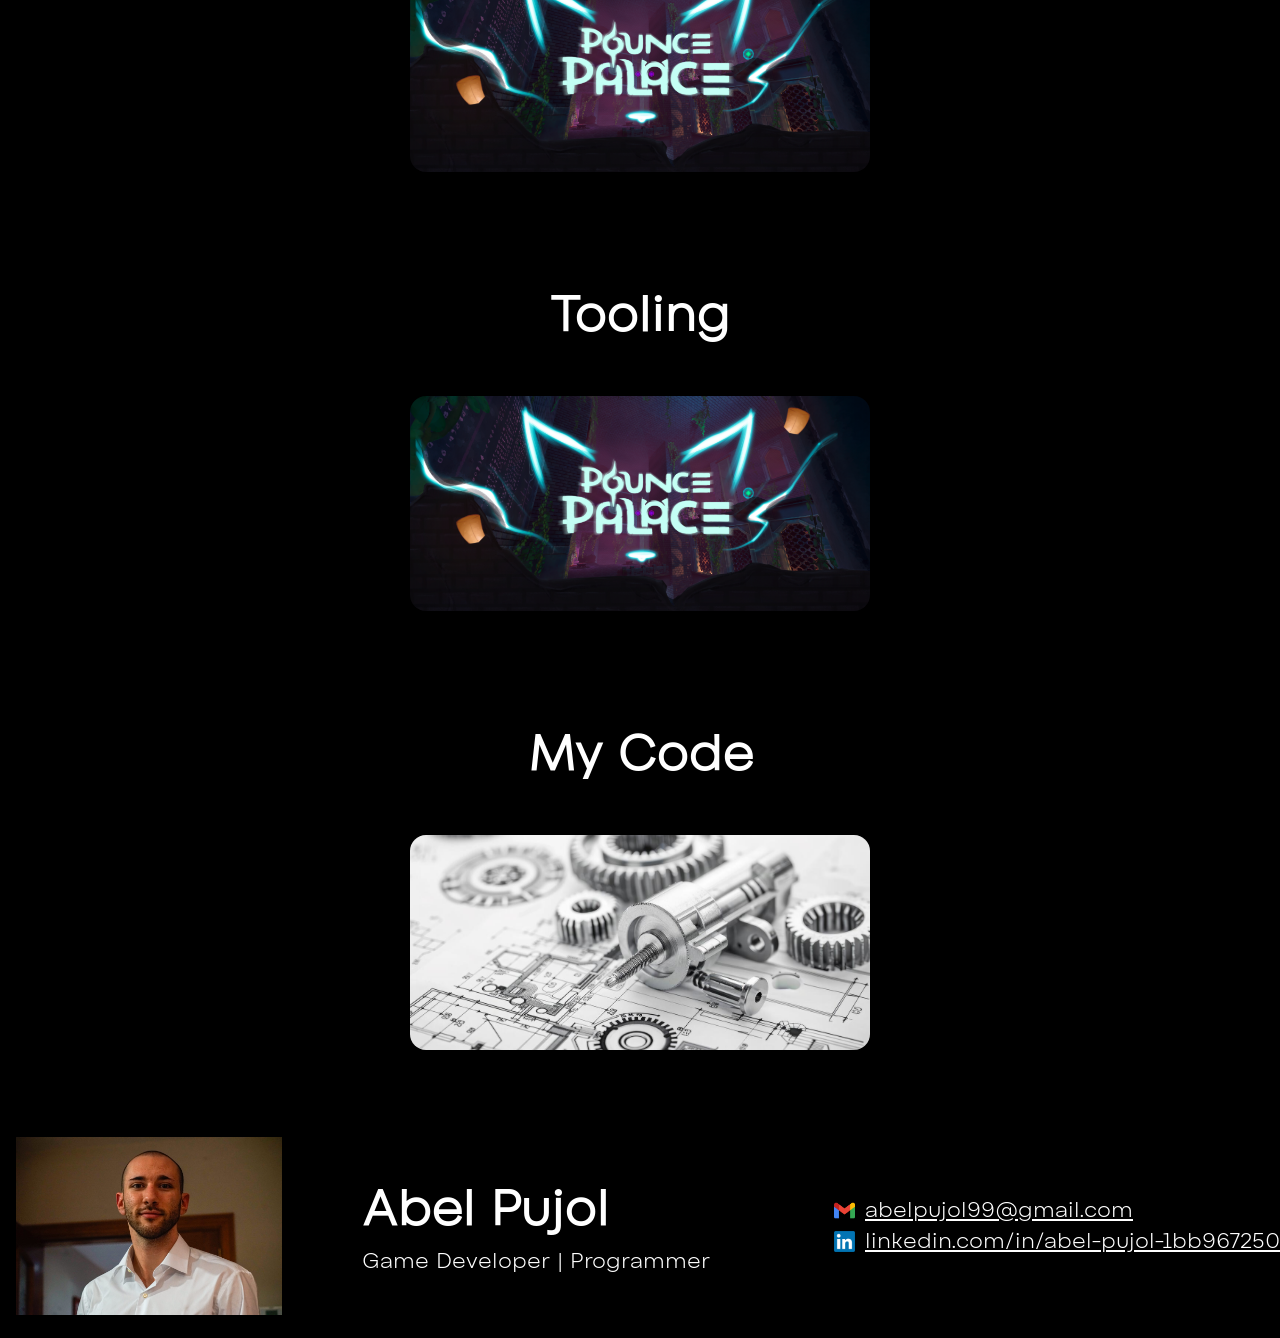
==== commit 69819fae: "Reorganization Done" ====
--- a/index.html
+++ b/index.html
@@ -7,569 +7,137 @@
         <link rel="stylesheet" href="styles/style.css">
     </head>
     <body>
+        <!--On Click Media-->
         <div class="full-size" id="image-zoom">
             <div class="full-size opacity" style="position: absolute; background-color: black;"></div>
             <img class="cross" id="image-zoom-cross" src="resources/images/cross.png" alt="">
             <div id="image-zoom-container"></div>
         </div>
+        <!--Index-->
         <div id="topbar">
-            <img id="portrait" src="resources/images/topbar/portrait.jpeg" alt="abel-pujol-portrait">
-            <div id="personal-info">
-                <p class="main-title white">Abel Pujol</p>
-                <p class="text white">Game Developer | Programmer</p>
-            </div>
-            <div id="contact-list">
-                <div id="contact">
-                    <span>
-                        <img id="contact-icon" src="resources/images/topbar/gmail.png" alt="gmail-icon">
-                    </span>
-                    <a class="text white" id="contact-link" href="mailto:abelpujol99@gmail.com">abelpujol99@gmail.com</a>
+            <p class="text white clickable">Publications</p>
+            <p class="text white clickable">MultiThreading</p>
+            <p class="text white clickable">Network</p>
+            <p class="text white clickable">AI</p>
+            <p class="text white clickable">Tooling</p>
+            <p class="text white clickable">My Code</p>
+            <p class="text white clickable">About me</p>
+        </div>
+        <!--Page Content-->
+        <div id="content">     
+            <div class="category" id="publications">
+                <div class="category-title">
+                    <p class="main-title white">Publications</p> 
                 </div>
-                <div id="contact">
-                    <span>
-                        <img id="contact-icon" src="resources/images/topbar/linked-in.png" alt="linked-in-icon">
-                    </span>
-                    <a class="text white" id="contact-link" href="https://www.linkedin.com/in/abel-pujol-1bb967250">linkedin.com/in/abel-pujol-1bb967250</a>
-                </div>
-            </div>
-        </div>
-        <div id="content">
-            <div class="category-dropdown" id="publications">
-                <div class="category-dropdown-title-box round-border">
-                    <p class="main-title white">PUBLICATIONS</p>
-                </div>
-                <div class="category-dropdown-content">
-                    <img class="cross" id="category-cross" alt="cross">
-                    <div class="card-dropdown">
-                        <div class="card-dropdown-banner round-border" id="farlands-tiny-harvest-banner">
-                        </div>
-                        <div class="card-dropdown-content solid-border thick-border">
-                            <div>
-                                <p class="main-title card-title white">Farlands: Tiny Harvest</p>
-                            </div>
-                            <div class="card-content">
-                                <img class="cross" id="card-cross" alt="cross">
-                                <div class="card-content-grid">
-                                    <p class="text card-text">
-                                        Tiny Harvest is a relaxing desktop game that runs while you work, study, or browse the internet. 
-                                        Grow space plants, upgrade your crops, ship, home, and tools, and enjoy a cozy, minimalist experience designed to keep you company throughout your day.
-                                        <br>
-                                        In order to progress, this game counts your keyboard and mouse inputs to keep "playing".
-                                    </p>
-                                    <video class="clonable horizontal-medium-card-media" autoplay muted loop>
-                                        <source src="resources/videos/farlands-tiny-harvest/trailer.mp4">
-                                    </video>
-                                </div>
-                                <div class="card-content-grid">
-                                    <p class="text card-text">
-                                        Farlands: Tiny Harvest is a game developed in C with the library Raylib in 3 months.
-                                        <br>
-                                        This was my first project developing in C, and, moreover, I used Raylib, an unknown library to me. I had quite a bit of knowledge of C++, so I had to learn the main differences between these languages, that was not a real problem. 
-                                        <br>
-                                        The great struggle came with Raylib. Until that time, it was an unfamiliar library, due to this, it took some time until I understood how the features I needed worked and implemented the necessary code structure and Adapters, which allowed me to display assets without the need to interact directly with the library's code.
-                                    </p>
-                                    <img class="clonable horizontal-medium-card-media" src="resources/images/farlands-tiny-harvest/image-1.jpg" alt="">
-                                </div>
-                                <div class="card-content-grid">
-                                    <p class="text card-text">
-                                        This game was developed during my internship at JanduSoft as a spin-off of Farlands. We were only 2 people on the developing team, Eric Rodríguez as a designer and producer, and me as a developer.
-                                        But, we also received some help from the team of Farlands.
-                                        <br>
-                                        We worked with constant contact and weekly meetings, where we discussed the feasibility of each milestone and which should be the next one.
-                                        <br>
-                                        Plus, we were so well on time that we were able to implement skins.
-                                    </p>
-                                    <img class="clonable horizontal-medium-card-media" src="resources/images/farlands-tiny-harvest/image-2.jpg" alt="">
-                                </div>
-                                <div>
-                                    <p class="title card-title white">References</p>
-                                </div>
-                                <div class="card-content-block">
-                                    <iframe class="reference-video" src="https://youtube.com/embed/lGx1sAK4Yvw?si=F0xidS8NVMm4yrLI" allowfullscreen></iframe>
-                                </div>
-                            </div>
+                <div class="category-content">
+                    <div class="card-banner round-border" id="farlands-tiny-harvest">
+                        <img class="card-banner-image round-border" id="farlands-tiny-harvest-banner">
+                        <div class="card-banner-description-background"></div>
+                        <div class="card-banner-description">
+                            <p class="card-banner-title white">Farlands Tiny Harvest</p>
+                            <p class="text white">Description</p>
                         </div>
                     </div>
                 </div>
             </div>
-            <div class="category-dropdown" id="topics">
-                <div class="category-dropdown-title-box round-border">
-                    <p class="main-title white">TOPICS</p>
+            <div class="category" id="multithreading">
+                <div class="category-title">
+                    <p class="main-title white">MultiThreading</p> 
                 </div>
-                <div class="category-dropdown-content">
-                    <img class="cross" id="category-cross" alt="cross">
-                    <div class="subcategory-dropdown">
-                        <div class="card-dropdown-banner round-border" id="multithreading-banner">
-                            <div class="full-size blur round-border"></div>
-                            <p class="title card-dropdown-title white">Multithreading</p>
-                        </div>
-                        <div class="subcategory-frame solid-border thick-border">
-                            <div>
-                                <p class="main-title card-title white">Multithreading</p>
-                            </div>
-                            <div class="category-dropdown-content">
-                                <img class="cross" id="subcategory-cross" alt="cross">
-                                <div class="card-dropdown">
-                                    <div class="card-dropdown-banner round-border" id="pounce-palace-banner">
-                                    </div>
-                                    <div class="card-dropdown-content solid-border thick-border">
-                                        <div>
-                                            <p class="main-title card-title white">Pounce Palace</p>
-                                        </div>
-                                        <div class="card-content">
-                                            <img class="cross" id="card-cross" alt="cross">
-                                            <div class="card-content-grid">
-                                                <p class="text card-text">
-                                                    Pounce Palace is a first-person platformer game where the player has to acquire movement skills and learn how to use them in order to defeat the enemies in their path to complete the level.
-                                                    <br>
-                                                    This game was developed in Unity.
-                                                </p>
-                                                <video class="clonable horizontal-medium-card-media" autoplay muted loop>
-                                                    <source src="resources/videos/pounce-palace/trailer.mp4">
-                                                </video>
-                                            </div>
-                                            <div class="card-content-grid">
-                                                <p class="text card-text">
-                                                    The foes are controlled by an AI, and this has to decide which is the most optimal action. Some enemies are static, but some others can move along the level. 
-                                                    The Pathfinding computations can't reside in the main thread while trying to keep the game at 60 FPS, so I needed to implement multithreading to handle pathfinding algorithm calculations.
-                                                </p>
-                                                <img class="clonable horizontal-medium-card-media" src="resources/images/pounce-palace/enemies-thicket.png" alt="">
-                                            </div>
-                                            <div>
-                                                <p class="title card-title white">Implementation</p>
-                                            </div>
-                                            <div class="card-content-grid">
-                                                <p class="text card-text">
-                                                    To balance game performance and enemies' movement fluidity, the number of threads and the time elapsed to refresh the enemies' path must be easy to tweak.
-                                                    <br>
-                                                    <br>
-                                                    To modify them easily those fields were exposed in the editor.
-                                                </p>
-                                                <img class="clonable horizontal-medium-card-media" src="resources/images/pounce-palace/editor.png" alt="">
-                                            </div>
-                                            <div class="card-content-grid">
-                                                <p class="text card-text">
-                                                    In order to balance the work per thread, enemies' pathfinding calculations would be distributed between threads equitably.
-                                                    <br>
-                                                    <br>
-                                                    To accomplish this requirement the threads work with a list filled with enemies' id, and those are distibuted when the enemies have been spawned and removed when they are defeated.
-                                                </p>
-                                                <div style="display: flex; flex-direction: column; gap: 2%;">
-                                                    <img class="clonable horizontal-medium-card-media" src="resources/images/pounce-palace/agent-id.png" alt="">
-                                                </div>
-                                            </div>
-                                            <div class="card-content-grid">
-                                                <p class="text card-text">
-                                                    The thread is not the one that has the necessity to execute the pathfinding algorithm in sequence when the time limit expires; it is each enemy that needs it. Thus, it would reduce resting times.
-                                                    <br>
-                                                    <br>
-                                                    In order to achieve this milestone, each enemy has a timer assigned.
-                                                    An enemy is selected to calculate their path when the timer exceeds the minimum time to calculate the path.
-                                                    When this happens the selected id is positioned at the end of the list to cycle dynamically the priority, and finally, the timer starts again.
-                                                    This method lets the enemies' needs balance the computation times, allowing the thread to work almost constantly.
-                                                </p>
-                                                <img class="clonable vertical-medium-card-media" src="resources/images/pounce-palace/check-loop.png" alt="">
-                                            </div>
-                                            <div class="card-content-grid">
-                                                <p class="text card-text">
-                                                    In addition, the threads need to get the positions of all the enemies, but Unity's API can only be used in the main thread.
-                                                    To solve this problem, I defined a class with the purpose of storing the data necessary to update the NavMesh obstacles.
-                                                    And when the computation needs to be done, the thread asks the main thread for the necessary information via events and allocates them in instances of that class.
-                                                </p>
-                                                <img class="clonable horizontal-medium-card-media" src="resources/images/pounce-palace/event.png" alt="">
-                                            </div>
-                                            <div>
-                                                <p class="text card-text">
-                                                    These implementations allowed me to use mutex only when:
-                                                </p>
-                                                <ul class="text card-text">
-                                                    <li>Adding or removing an enemy from a thread.</li>
-                                                    <li>The thread evaluates which enemy's path needs to be recalculated.</li>
-                                                </ul>
-                                            </div>
-                                            <div class="card-content-block">
-                                                <figure class="solid-border thin-border border-padding">
-                                                    <img class="clonable horizontal-medium-card-media" src="resources/images/pounce-palace/profiler.png" alt="">
-                                                    <figcaption class="text white">Pounce Palace Performance</figcaption>
-                                                </figure>
-                                            </div>
-                                        </div>
-                                    </div>
-                                </div>                                
-                            </div>
-                        </div>
-                    </div>
-                    <div class="subcategory-dropdown">
-                        <div class="card-dropdown-banner round-border" id="network-banner">
-                            <div class="full-size blur round-border"></div>
-                            <p class="title card-dropdown-title white">Network</p>
-                        </div>
-                        <div class="subcategory-frame solid-border thick-border">
-                            <div>
-                                <p class="main-title card-title white">Network</p>
-                            </div>
-                            <div class="category-dropdown-content">
-                                <img class="cross" id="subcategory-cross" alt="cross">
-                                <div class="card-dropdown">
-                                    <div class="card-dropdown-banner round-border" id="online-chess-banner">
-                                        <div class="full-size blur round-border"></div>
-                                        <p class="title card-dropdown-title white">Chess</p>
-                                    </div>
-                                    <div class="card-dropdown-content solid-border thick-border">
-                                        <div>
-                                            <p class="main-title card-title white">Chess</p>
-                                        </div>
-                                        <div class="card-content">
-                                            <img class="cross" id="card-cross" alt="cross">
-                                            <div class="card-content-grid">
-                                                <p class="text card-text">
-                                                    This game is an online chess game, and can look simple, but has a peculiarity, depending in the screen the player is, the connection could be server-client or P2P.
-                                                    <br>
-                                                    <br>
-                                                    This game was developed with the framework SFML, making use of their TCP sockets, and I was responsible for developing the network part.
-                                                </p>
-                                                <img class="clonable horizontal-medium-card-media" src="resources/images/online-chess/image1.png" alt="">
-                                            </div>
-                                            <div>
-                                                <p class="title card-title white">Implementation</p>
-                                            </div>
-                                            <div>
-                                                <p class="text card-text">
-                                                    We wanted to give the users the capability to choose between being a server or a client.
-                                                    <br>
-                                                    <br>
-                                                    To make this possible, when the application starts, it asks the user what they want to be. 
-                                                    If they choose server mode, they will open a port to make possible the connection. And if they choose client mode, they must type the IP in order to connect with the server.
-                                                </p>
-                                            </div>
-                                            <div class="card-content-block">
-                                                <video class="clonable horizontal-large-card-media" autoplay muted loop>
-                                                    <source src="resources/videos/online-chess/server-connection.mp4">
-                                                </video>
-                                            </div>
-                                            <div>
-                                                <p class="text card-text">
-                                                    The server handles the next client requests:
-                                                </p>
-                                                <ul class="text card-text">
-                                                    <li>Connect To Server</li>
-                                                    <li>Login</li>
-                                                    <li>Create Room</li>
-                                                    <li>Join Room as Player</li>
-                                                    <li>Join Room as Spectator</li>
-                                                    <li>Send Message</li>
-                                                    <li>Ready to Play</li>
-                                                </ul>
-                                            </div>
-                                            <div class="card-content-block">
-                                                <video class="clonable horizontal-large-card-media" autoplay muted loop>
-                                                    <source src="resources/videos/online-chess/packets.mp4">
-                                                </video>
-                                            </div>
-                                            <div>
-                                                <p class="text card-text">
-                                                    Once the match has begun, all the clients' sockets inside the room are closed, and connection P2P starts.
-                                                    In this state the "ruler" is the client who has been inside the room the longest.
-                                                    <br>
-                                                    <br>
-                                                    During the match the ruler handles the next requests:
-                                                </p>
-                                                <ul class="text card-text">
-                                                    <li>Exit Room</li>
-                                                    <li>Send Message</li>
-                                                    <li>Select Piece</li>
-                                                    <li>Deselect Piece</li>
-                                                    <li>Move Piece</li>
-                                                    <li>Pawn Promotion</li>
-                                                    <li>Castle</li>
-                                                    <li>En Passsant</li>
-                                                </ul>
-                                            </div>
-                                            <div class="card-content-block">
-                                                <video class="clonable horizontal-large-card-media" autoplay muted loop>
-                                                    <source src="resources/videos/online-chess/match.mp4">
-                                                </video>
-                                            </div>                                            
-                                        </div>
-                                    </div>
-                                </div>
-                            </div>
-                        </div>
-                    </div>
-                    <div class="subcategory-dropdown">
-                        <div class="card-dropdown-banner round-border" id="AI-banner">
-                            <div class="full-size blur round-border"></div>
-                            <p class="title card-dropdown-title white">AI</p>
-                        </div>
-                        <div class="subcategory-frame solid-border thick-border">
-                            <div>
-                                <p class="main-title card-title white">AI</p>
-                            </div>
-                            <div class="category-dropdown-content">
-                                <img class="cross" id="subcategory-cross" alt="cross">
-                                <div class="card-dropdown">
-                                    <div class="card-dropdown-banner round-border" id="pounce-palace-banner">
-                                    </div>
-                                    <div class="card-dropdown-content solid-border thick-border">
-                                        <div class="main-title card-title white">
-                                            <p class="main-title card-title">Pounce Palace</p>
-                                        </div>
-                                        <div class="card-content">
-                                            <img class="cross" id="card-cross" alt="cross">
-                                            <div class="card-content-grid">
-                                                <p class="text card-text">
-                                                    Pounce Palace is a singleplayer first-person platformer game where the player has to acquire movement skills and learn how to use them in order to defeat the enemies in their path to complete the level.
-                                                    <br>
-                                                    This game was developed in Unity.
-                                                </p>
-                                                <video class="clonable horizontal-medium-card-media" autoplay muted loop>
-                                                    <source src="resources/videos/pounce-palace/trailer.mp4">
-                                                </video>
-                                            </div>
-                                            <div class="card-content-grid">
-                                                <p class="text card-text">
-                                                    The enemies in Pounce Palace must be controlled by an AI that decides the best output based on the situation. 
-                                                    In addition, there are 2 types of enemies, static and mobile. So a system must be developed that gives mobile enemies the most optimal path.
-                                                </p>
-                                                <img class="clonable horizontal-medium-card-media" src="resources/images/pounce-palace/enemies-thicket.png" alt="">
-                                            </div>
-                                            <div>
-                                                <p class="title card-title white">Implementation</p>
-                                            </div>
-                                            <div class="card-content-grid">
-                                                <p class="text card-text">
-                                                    The decisions made by the AI would be a great weight for the performance and should be easily modified. With that knowledge, the chosen Decision Making algorithm had to be optimal and very easy to tweak when the iterations come.
-                                                    Due to these requirements, the algorithm chosen was UBS (Utility Based System), this algorithm has regular computational cost and has no difficulty being expanded.
-                                                    <br>
-                                                    <br>
-                                                    The output would be translated to an action that the enemy performs. Some of these actions were desired to be repeated indefinitely if needed, but others don't; to handle this, each enemy had a list of actions that could be repeated.
-                                                </p>
-                                                <img class="clonable vertical-medium-card-media" src="resources/images/pounce-palace/ubs.png" alt="">
-                                            </div>
-                                            <div class="card-content-grid">
-                                                <div>
-                                                    <p class="text card-text">
-                                                        A requirement for the mobile AI was not to collide against other AIs, whether mobile or not. 
-                                                        To make this possible, the AIs need to have a "personal area" that no AI should enter, but Unity's built-in NavMesh doesn't allow that behavior.
-                                                        <br>
-                                                        <br>
-                                                        I solved this issue by implementing our own NavMesh, with Unity's NavMesh help. 
-                                                        To create our NavMesh, we get Unity's NavMesh volume, then from the top of the plane to its bottom we launch Raycasts, they are distributed with a predefined separation from the editor.
-                                                        These Raycasts retrieves the hits with the NavMesh surfaces, with an epsilon to cover more surface.
-                                                        With that information the nodes were disposed where the hits take place. Once all nodes were placed, they were connected to other nodes if:
-                                                    </p>
-                                                    <ul class="text card-text">
-                                                        <li>The other node was inside a distance threshold</li>
-                                                        <li>The connecition didn't create an edge that went outside of the Unity's NavMesh surface</li>
-                                                    </ul>
-                                                    <p class="text card-text">
-                                                        <br>
-                                                        <br>
-                                                        These computations are too slow to be done once the game starts. But this data would be persistent throughout the game,
-                                                        so, we create this NavMesh from the editor and save it as a binary file, and when the game begins, all the mobile enemies obtain a DeepCopy of that NavMesh.
-                                                        <br>
-                                                        <br>
-                                                        With this solution, we could define "personal areas" for all the AIs by incrementing their nearer edges' weight. Thus, they avoid colliding with each other.
-                                                    </p>
-                                                </div>
-                                                <img class="clonable vertical-medium-card-media" src="resources/images/pounce-palace/nav-mesh.png" alt="">
-                                            </div>
-                                            <div>
-                                                <p class="text card-text">
-                                                    Taking control of the AI movement was great, but led to another issue: the movement was visibly calculated by an AI.
-                                                    To avoid this perception from the player, I decided to take control of the Parthfinding algorithm. We needed one that was optimal and fast. A* achieves these requirements due to their use of heuristics.
-                                                    <br>
-                                                    <br>
-                                                    When A* returned a path, this was optimized out by first removing any node that was not a corner point, and followed by removing any node that might be an unnecessary step between 2 nodes.
-                                                    Finally, the optimized path was disposed to the AI.
-                                                </p>
-                                            </div>
-                                        </div>
-                                    </div>
-                                </div>
-                            </div>
-                        </div>
-                    </div>
-                    <div class="subcategory-dropdown">
-                        <div class="card-dropdown-banner round-border" id="tooling-banner">
-                            <div class="full-size blur round-border"></div>
-                            <p class="title card-dropdown-title white">Tooling</p>
-                        </div>
-                        <div class="subcategory-frame solid-border thick-border">
-                            <div>
-                                <p class="main-title card-title white">Tooling</p>
-                            </div>
-                            <div class="category-dropdown-content">
-                                <img class="cross" id="subcategory-cross" alt="cross">
-                                <div class="card-dropdown">
-                                    <div class="card-dropdown-banner round-border" id="pounce-palace-banner">
-                                    </div>
-                                    <div class="card-dropdown-content solid-border thick-border">
-                                        <div class="main-title card-title white">
-                                            <p class="main-title card-title">Pounce Palace</p>
-                                        </div>
-                                        <div class="card-content">
-                                            <img class="cross" id="card-cross" alt="cross">
-                                            <div class="card-content-grid">
-                                                <p class="text card-text">
-                                                    Pounce Palace is a first-person platformer game where the player has to acquire movement skills and learn how to use them in order to defeat the enemies in their path to complete the level.
-                                                    <br>
-                                                    This game was developed in Unity.
-                                                </p>
-                                                <video class="clonable horizontal-medium-card-media" autoplay muted loop>
-                                                    <source src="resources/videos/pounce-palace/trailer.mp4">
-                                                </video>
-                                            </div>
-                                            <div>
-                                                <p class="text card-text">
-                                                    Due to time constraints, Pounce Palace could only have 2 types of enemies implemented.
-                                                    But, throughout the game, the players can see variations of the same enemies.
-                                                    This was achieved by developing a tool, allowing the enemy designers to iterate without having to communicate with the AI developer, which in that case was me.
-                                                </p>
-                                            </div>
-                                            <div class="card-content-block">
-                                                <figure class="solid-border thin-border border-padding">
-                                                    <img class="clonable vertical-small-card-media" src="resources/images/pounce-palace/triface.png" alt="">
-                                                    <figcaption class="text white">Triface</figcaption>
-                                                </figure>
-                                                <figure class="solid-border thin-border border-padding">
-                                                    <img class="clonable horizontal-medium-card-media" src="resources/images/pounce-palace/longarms.png" alt="">
-                                                    <figcaption class="text white">Long Arms</figcaption>
-                                                </figure>
-                                            </div>
-                                            <div>
-                                                <p class="title card-title white">Implementation</p>
-                                            </div>
-                                            <div class="card-content-grid">
-                                                <div>
-                                                    <p class="text card-text">
-                                                        In order to allow fast iterations, some data assets for enemy type and ability type were defined.
-                                                        To maximize enemy designers' performance while iterating, each data asset has their own Custom Editor.
-                                                        These editors were implemented to add:
-                                                    </p>
-                                                    <ul class="text card-text">
-                                                        <li>Text Hightlights</li>
-                                                        <li>Indents</li>
-                                                        <li>Folders</li>
-                                                        <li>Conditions</li>
-                                                    </ul>
-                                                    <p class="text card-text">
-                                                        The conditions had great importance, hiding or showing fields in cascade depending on the entries' values. 
-                                                        Due to this, these data assets were structured to be fulfilled from the top to the bottom.
-                                                        <br>
-                                                        <br>
-                                                        With this tool, and the systems that back it, we created variations of the same enemy type.
-                                                    </p>                                                   
-                                                </div>
-                                                <img class="clonable vertical-medium-card-media" src="resources/images/pounce-palace/ability-example.png" alt="">
-                                            </div>
-                                            <div>
-                                                <p class="title card-title white">Demonstration</p>
-                                            </div>
-                                            <div class="card-content-block">
-                                                <figure class="solid-border thin-border border-padding">
-                                                    <img class="clonable horizontal-small-card-media" src="resources/images/pounce-palace/ability-target.png" alt="">
-                                                    <figcaption class="text white">Ability Target</figcaption>
-                                                </figure>
-                                                <figure class="solid-border thin-border border-padding">
-                                                    <img class="clonable horizontal-small-card-media" src="resources/images/pounce-palace/ability-cast.png" alt="">
-                                                    <figcaption class="text white">Ability Cast</figcaption>
-                                                </figure>
-                                                <figure class="solid-border thin-border border-padding">
-                                                    <img class="clonable horizontal-small-card-media" src="resources/images/pounce-palace/ability-projectile.png" alt="">
-                                                    <figcaption class="text white">Ability Projectile</figcaption>
-                                                </figure>
-                                                <figure class="solid-border thin-border border-padding">
-                                                    <img class="clonable horizontal-small-card-media" src="resources/images/pounce-palace/ability-aoe.png" alt="">
-                                                    <figcaption class="text white">Ability AoE</figcaption>
-                                                </figure>
-                                                <figure class="solid-border thin-border border-padding">
-                                                    <img class="clonable horizontal-small-card-media" src="resources/images/pounce-palace/ability-movement.png" alt="">
-                                                    <figcaption class="text white">Ability Movement</figcaption>
-                                                </figure>
-                                                <figure class="solid-border thin-border border-padding">
-                                                    <img class="clonable horizontal-small-card-media" src="resources/images/pounce-palace/ability-behavior.png" alt="">
-                                                    <figcaption class="text white">Ability Behavior</figcaption>
-                                                </figure>
-                                            </div>
-                                            <div class="card-content-block">
-                                                <figure class="solid-border thin-border border-padding">
-                                                    <img class="clonable horizontal-medium-card-media" src="resources/videos/pounce-palace/throw-rock-ability.gif" alt="">
-                                                    <figcaption class="text white">Throw Rock Ability</figcaption>
-                                                </figure>
-                                            </div>
-                                        </div>
-                                    </div>
-                                </div>
-                            </div>
+                <div class="category-content">
+                    <div class="card-banner round-border" id="pathfinding-pounce-palace">
+                        <img class="card-banner-image round-border" id="pounce-palace-banner">
+                        <div class="card-banner-description-background"></div>
+                        <div class="card-banner-description">
+                            <p class="card-banner-title white">Pathfinding - Pounce Palace</p>
+                            <p class="text white">Description</p>
                         </div>
                     </div>
                 </div>
             </div>
-
-            <div class="category-dropdown" id="code-good-practices">
-                <div class="category-dropdown-title-box round-border">
-                    <p class="main-title white">CODE</p>
+            <div class="category" id="network">
+                <div class="category-title">
+                    <p class="main-title white">Network</p> 
                 </div>
-                <div class="category-dropdown-content">
-                    <img class="cross" id="category-cross" alt="cross">
-                    <div class="card-dropdown">
-                        <div class="card-dropdown-banner round-border" id="patterns-banner">
-                            <div class="full-size blur round-border"></div>
-                            <p class="title card-dropdown-title white">Patterns</p>
-                        </div>
-                        <div class="card-dropdown-content solid-border thick-border">
-                            <div>
-                                <p class="main-title card-title white">Patterns</p>
-                            </div>
-                            <div class="card-content">
-                                <img class="cross" id="card-cross" alt="cross">
-                                <div class="card-content-grid">
-                                    <p class="text card-text">
-                                        Since my beginnings as a programmer, the vast majority of projects in which I have participated, I have used OOP.
-                                        <br>
-                                        This fact has led me to study the Design Patterns described by Erich Gamma, Richard Helm, Ralph Johnson, and John Vlissides.
-                                        <br>
-                                        <br>
-                                        This knowledge helped me to design better implementations in my projects.
-                                    </p>
-                                    <img class="clonable vertical-medium-card-media" src="resources/images/patterns/relationships.png" alt="">
-                                </div>
-                                <div>
-                                    <p class="title card-title white">Example</p>
-                                </div>
-                                <div class="card-content-grid">
-                                    <p class="text card-text">
-                                        In an as-yet-unpublished C++ project related to mouse inputs, a given input triggers a given command.
-                                        <br>
-                                        <br>
-                                        My implementation requires a map, where the key is an input code and the value is an object that would manage the command given to that input, with the input log value.
-                                    </p>
-                                    <img class="clonable horizontal-medium-card-media" src="resources/images/patterns/strategy-image-1.png" alt="">
-                                </div>
-                                <div class="card-content-grid">
-                                    <p class="text card-text">
-                                        But the input logs are not equal from button to scroll. Due to this, they need to be treated differently.
-                                        <br>
-                                        <br>
-                                        This implementation requires a Strategy to treat button input logs and another one to treat scroll input logs. 
-                                        Once they are implemented, an interface must be implemented too.
-                                    </p>
-                                    <img class="clonable horizontal-medium-card-media" src="resources/images/patterns/strategy-image-2.png" alt="">
-                                </div>
-                                <div class="card-content-grid">
-                                    <p class="text card-text">
-                                        Finally, these Strategies have to implement this interface in order to be stored in that map, for later use.
-                                    </p>
-                                    <img class="clonable horizontal-medium-card-media" src="resources/images/patterns/strategy-image-3.png" alt="">
-                                </div>
-                            </div>
+                <div class="category-content">
+                    <div class="card-banner round-border" id="online-chess">
+                        <img class="card-banner-image round-border" id="online-chess-banner">
+                        <div class="card-banner-description-background"></div>
+                        <div class="card-banner-description">
+                            <p class="card-banner-title white">Chess</p>
+                            <p class="text white">Description</p>
                         </div>
                     </div>
                 </div>
-            </div>           
+            </div>
+            <div class="category" id="ai">
+                <div class="category-title">
+                    <p class="main-title white">AI</p> 
+                </div>
+                <div class="category-content">
+                    <div class="card-banner round-border"  id="enemies-pounce-palace">
+                        <img class="card-banner-image round-border" id="pounce-palace-banner">
+                        <div class="card-banner-description-background"></div>
+                        <div class="card-banner-description">
+                            <p class="card-banner-title white">Enemies - Pounce Palace</p>
+                            <p class="text white">Description</p>
+                        </div>
+                    </div>
+                </div>
+            </div>
+            <div class="category" id="tooling">
+                <div class="category-title">
+                    <p class="main-title white">Tooling</p> 
+                </div>
+                <div class="category-content">
+                    <div class="card-banner round-border"  id="ability-maker-pounce-palace">
+                        <img class="card-banner-image round-border" id="pounce-palace-banner">
+                        <div class="card-banner-description-background"></div>
+                        <div class="card-banner-description">
+                            <p class="card-banner-title white">Ability Maker - Pounce Palace</p>
+                            <p class="text white">Description</p>
+                        </div>
+                    </div>
+                </div>
+            </div>
+            <div class="category" id="my-code">
+                <div class="category-title">
+                    <p class="main-title white">My Code</p> 
+                </div>
+                <div class="category-content">
+                    <div class="card-banner round-border"  id="code-patterns">
+                        <img class="card-banner-image round-border" id="patterns-banner">
+                        <div class="card-banner-description-background"></div>
+                        <div class="card-banner-description">
+                            <p class="card-banner-title white">Patterns</p>
+                            <p class="text white">Description</p>
+                        </div>
+                    </div>
+                </div>
+            </div>
+            <div id="about-me">
+                <img id="portrait" src="resources/images/topbar/portrait.jpeg" alt="abel-pujol-portrait">
+                <div id="personal-info">
+                    <p class="main-title white">Abel Pujol</p>
+                    <p class="text white">Game Developer | Programmer</p>
+                </div>
+                <div id="contact-list">
+                    <div id="contact">
+                        <span>
+                            <img id="contact-icon" src="resources/images/topbar/gmail.png" alt="gmail-icon">
+                        </span>
+                        <a class="text white" id="contact-link" href="mailto:abelpujol99@gmail.com">abelpujol99@gmail.com</a>
+                    </div>
+                    <div id="contact">
+                        <span>
+                            <img id="contact-icon" src="resources/images/topbar/linked-in.png" alt="linked-in-icon">
+                        </span>
+                        <a class="text white" id="contact-link" href="https://www.linkedin.com/in/abel-pujol-1bb967250">linkedin.com/in/abel-pujol-1bb967250</a>
+                    </div>
+                </div>
+            </div>    
         </div>
-        <script type="module" src="src/script.js"></script>
+        <script type="module" src="src/main-page-script.js"></script>
         <noscript>Sorry, your browser doesn't support Javascript</noscript>
     </body>
 </html>
--- a/styles/style.css
+++ b/styles/style.css
@@ -26,7 +26,7 @@
 
 body
 {
-    background-color: grey;
+    background-color: black;
     line-height: 1.5;
 }
 
@@ -62,6 +62,7 @@
 {
     font-size: var(--large-font-size);
     font-family: var(--font-family);
+    font-weight: bold;
     transition: font-size var(--transition-time);
 }
 
@@ -79,6 +80,21 @@
     transition: font-size var(--transition-time);
 }
 
+.tiny-text
+{
+    font-size: var(--tiny-font-size);
+    font-family: var(--font-family);
+    transition: font-size var(--transition-time);
+}
+
+.card-banner-title
+{
+    font-size: 1.7rem;
+    font-family: var(--font-family);
+    transition: font-size var(--transition-time);
+    font-weight: bold;
+}
+
 .white
 {
     color: white;
@@ -87,6 +103,38 @@
 /*#endregion Font*/
 
 /*#region Categories*/
+
+.category
+{
+    display: flex;
+    flex-direction: column;
+    align-self: center;
+    align-items: center;
+    justify-content: center;
+    position: relative;
+    width: 100%;
+    margin: 1em 0;
+    padding-bottom: 2em;
+}
+
+.category-title
+{
+    display: flex;
+    align-content: center;
+    justify-content: center;
+    align-items: center;
+    width: 100%;
+    height: 8em;
+}
+
+.category-content
+{
+    display: flex;
+    flex-wrap: wrap;
+    justify-content: center;
+    width: 95vw;
+    margin: 1rem 0;
+}
 
 .category-dropdown
 {
@@ -142,16 +190,66 @@
 
 /*#endregion Subcategories*/
 
-/*#region Cards*/
-
-.card-dropdown
+/*#region Card*/
+
+.card
 {
     position: relative;
     margin: 1em 2em;
     cursor: pointer;
 }
 
-.card-dropdown-banner
+.card-banner
+{
+    position: relative;
+    width: 460px;
+    height: 215px;
+    transition: width var(--transition-time);
+    cursor: pointer;
+}
+
+.card-banner-image
+{
+    display: block;
+    width: 100%;
+    height: 100%;
+    object-fit: cover;
+}
+
+.card-banner-description
+{
+    position: absolute;
+    inset: 0;
+    display: none;
+    flex-direction: column;
+    justify-content: center;
+    align-items: flex-start;
+    padding: 1em;
+    z-index: 1;
+    transition: display var(--transition-time);
+}
+
+.card-banner-description-background
+{
+    position: absolute;
+    inset: 0;
+    background-color: black;
+    opacity: 0;
+    transition: opacity var(--transition-time);
+}
+
+/*#endregion Card*/
+
+/*#region Page*/
+
+.page-dropdown
+{
+    position: relative;
+    margin: 1em 2em;
+    cursor: pointer;
+}
+
+.page-dropdown-banner
 {
     display: flex;
     align-items: center;
@@ -163,13 +261,13 @@
     transition: width var(--transition-time);
 }
 
-.card-dropdown-title
+.page-dropdown-title
 {
     position: absolute;
     z-index: 1;
 }
 
-.card-dropdown-content
+.page-dropdown-content
 {
     display: none;
     flex-direction: column;
@@ -177,74 +275,89 @@
     width: 100%;
 }
 
-.card-title
+.page-title
 {
     position: relative;
     width: 100%;
-    margin: 1.5rem 0;
-    display: flex;
-    align-items: center;
-    justify-content: center;
-}
-
-.card-content
-{
-    margin: 2rem;
+    display: flex;
+    align-items: center;
+    justify-content: center;
+    margin-top: 5rem;
+}
+
+.page-content
+{
+    padding: 2rem;
     width: calc(100% - 4rem);
 }
 
-.card-content-grid
+.page-content-grid
 {
     display: grid;
     grid-template-columns: 50% 50%;
     margin: 2rem auto;
 }
 
-.card-content-block
+.page-content-block
 {
     display: flex;
     flex-wrap: wrap;
-    margin: 2rem 0;
     align-items: flex-start;
 }
 
-.card-text
+.page-text
 {
     margin: 2rem;
     align-self: center;
 }
 
-.horizontal-small-card-media
+.horizontal-small-page-media
 {
     width: 25vw;
     margin: auto;
 }
 
-.horizontal-medium-card-media
+.horizontal-medium-page-media
 {
     width: 35vw;
     margin: auto;
 }
 
-.horizontal-large-card-media
+.horizontal-large-page-media
 {
     width: 80%;
     margin: auto;
 }
 
-.vertical-small-card-media
+.vertical-small-page-media
 {
     width: 14.3vw;
     margin: auto;
 }
 
-.vertical-medium-card-media
+.vertical-medium-page-media
 {
     width: 25vw;
     margin: auto;
 }
 
-/*#endregion Card*/
+.back-to-home
+{
+    display: flex;
+    align-content: center;
+    justify-content: center;
+    align-items: center;
+    padding: 2rem;
+}
+
+.back-button
+{
+    padding: 1rem;
+    background-color: grey;
+    cursor: pointer;
+}
+
+/*#endregion Page*/
 
 /*#region Utilities*/
 
@@ -294,7 +407,7 @@
 
 /*#endregion Border*/
 
-.clonable
+.clickable
 {
     cursor: pointer;
 }
@@ -357,12 +470,26 @@
 #topbar
 {
     display: flex;
+    flex-wrap: wrap;
+    align-content: center;
+    justify-content: space-evenly;
+    align-items: center;
     position: fixed;
+    width: 100%;
+    gap: 5%;
+    height: 4em;
+    z-index: 10;
+    background-color: black;
+    transition: height var(--transition-time);
+}
+
+#about-me
+{
+    display: flex;
     align-items: center;
     width: 100%;
     gap: 5%;
     height: 14em;
-    z-index: 10;
     background-color: black;
     transition: height var(--transition-time);
 }
@@ -422,7 +549,7 @@
     flex-wrap: wrap;
     position: absolute;
     width: 100%;
-    margin-top: 15em;
+    margin-top: 5em;
     transition: margin-top var(--transition-time);
 }
 
@@ -449,7 +576,7 @@
 
 #farlands-tiny-harvest-banner
 {
-    background-image: url("../resources/images/farlands-tiny-harvest/banner.jpg");
+    content: url("../resources/images/farlands-tiny-harvest/banner.jpg");
 }
 
 /*#endregion Farlands: Tiny Harvest*/
@@ -458,7 +585,7 @@
 
 #multithreading-banner
 {
-    background-image: url("../resources/images/multithreading-banner.jpg");
+    content: url("../resources/images/multithreading-banner.jpg");
 }
 
 /*#endregion Multithreading*/
@@ -467,7 +594,7 @@
 
 #network-banner
 {
-    background-image: url("../resources/images/network-banner.jpg");
+    content: url("../resources/images/network-banner.jpg");
 }
 
 /*#endregion Network*/
@@ -476,7 +603,7 @@
 
 #AI-banner
 {
-    background-image: url("../resources/images/AI-banner.jpg");
+    content: url("../resources/images/AI-banner.jpg");
 }
 
 /*#endregion AI*/
@@ -485,24 +612,24 @@
 
 #tooling-banner
 {
-    background-image: url("../resources/images/tooling-banner.jpg");
+    content: url("../resources/images/tooling-banner.jpg");
 }
 
 /*#endregion Tooling*/
 
 #pounce-palace-banner
 {
-    background-image: url("../resources/images/pounce-palace/banner.png");
+    content: url("../resources/images/pounce-palace/banner.png");
 }
 
 #online-chess-banner
 {
-    background-image: url("../resources/images/online-chess/banner.jpg");
+    content: url("../resources/images/online-chess/banner.jpg");
 }
 
 #patterns-banner
 {
-    background-image: url("../resources/images/patterns/banner.jpg");
+    content: url("../resources/images/patterns/banner.jpg");
 }
 
 /*#endregion Web Body*/
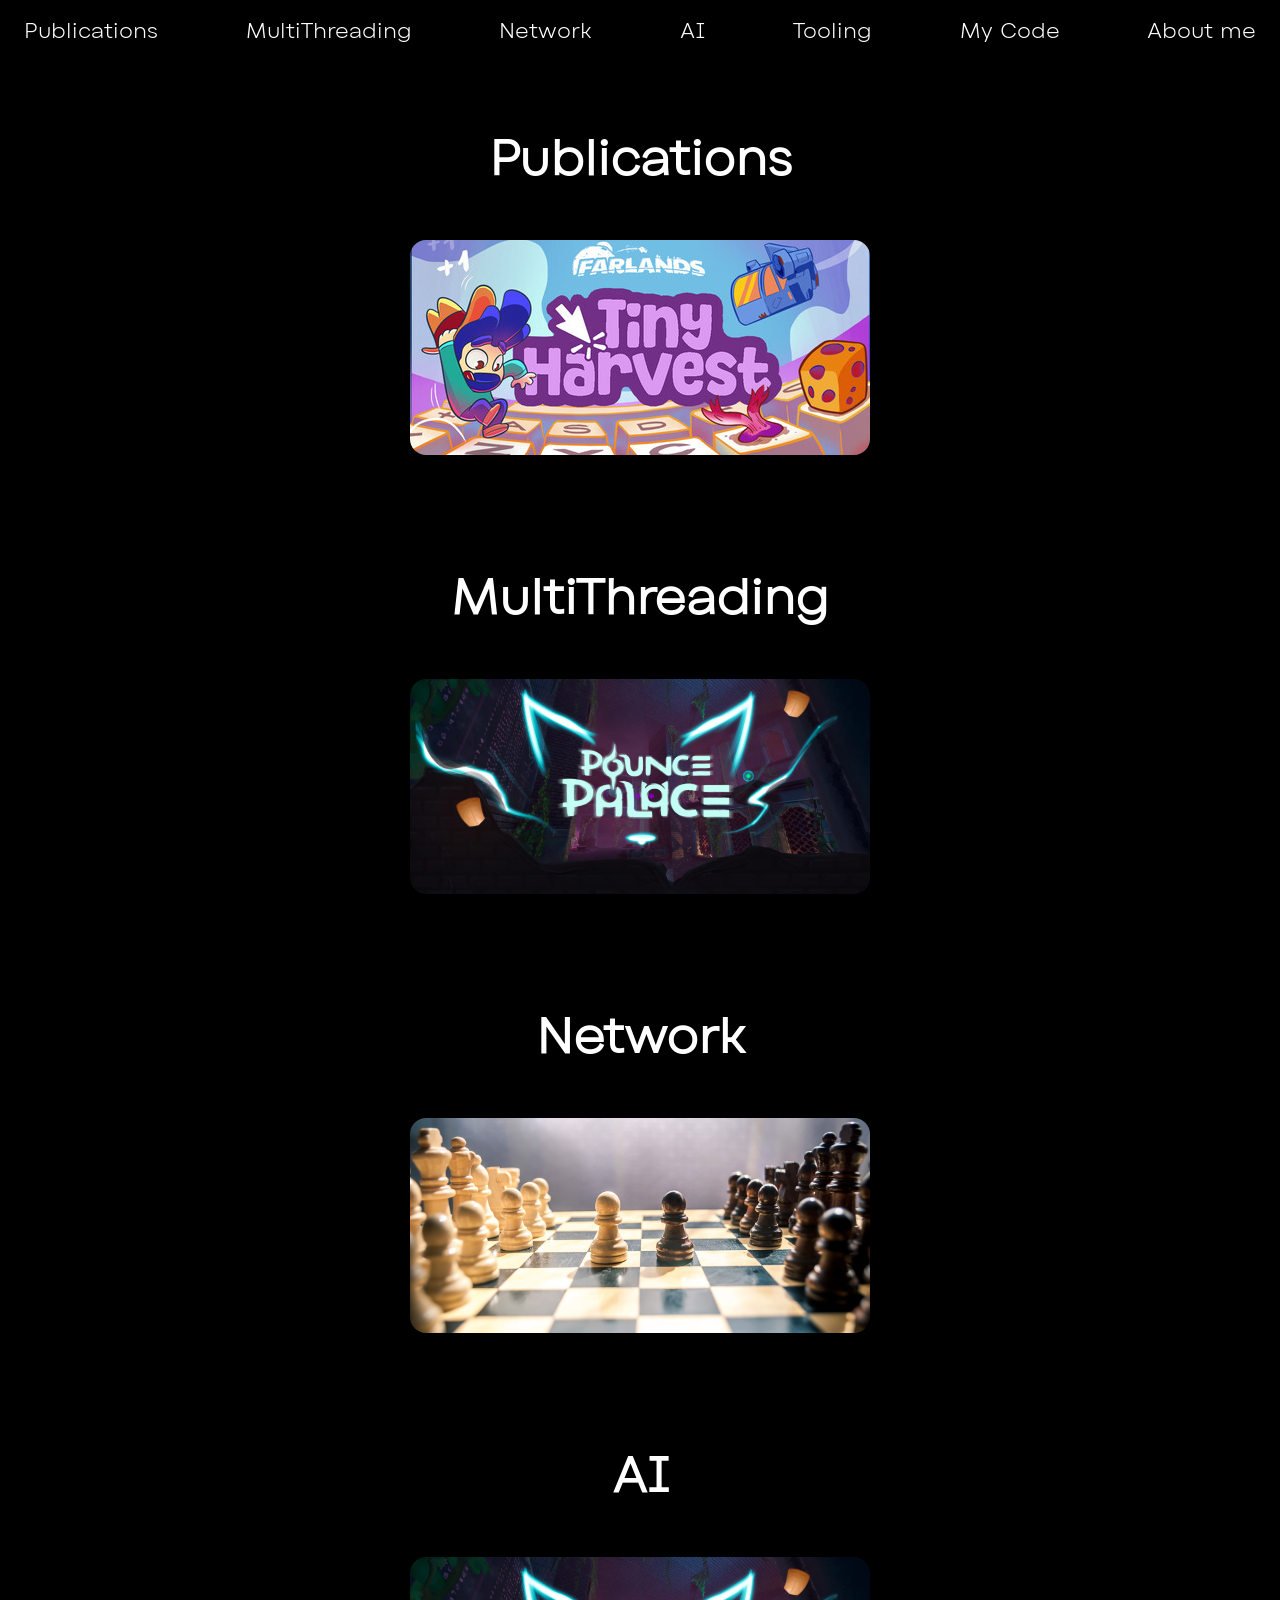
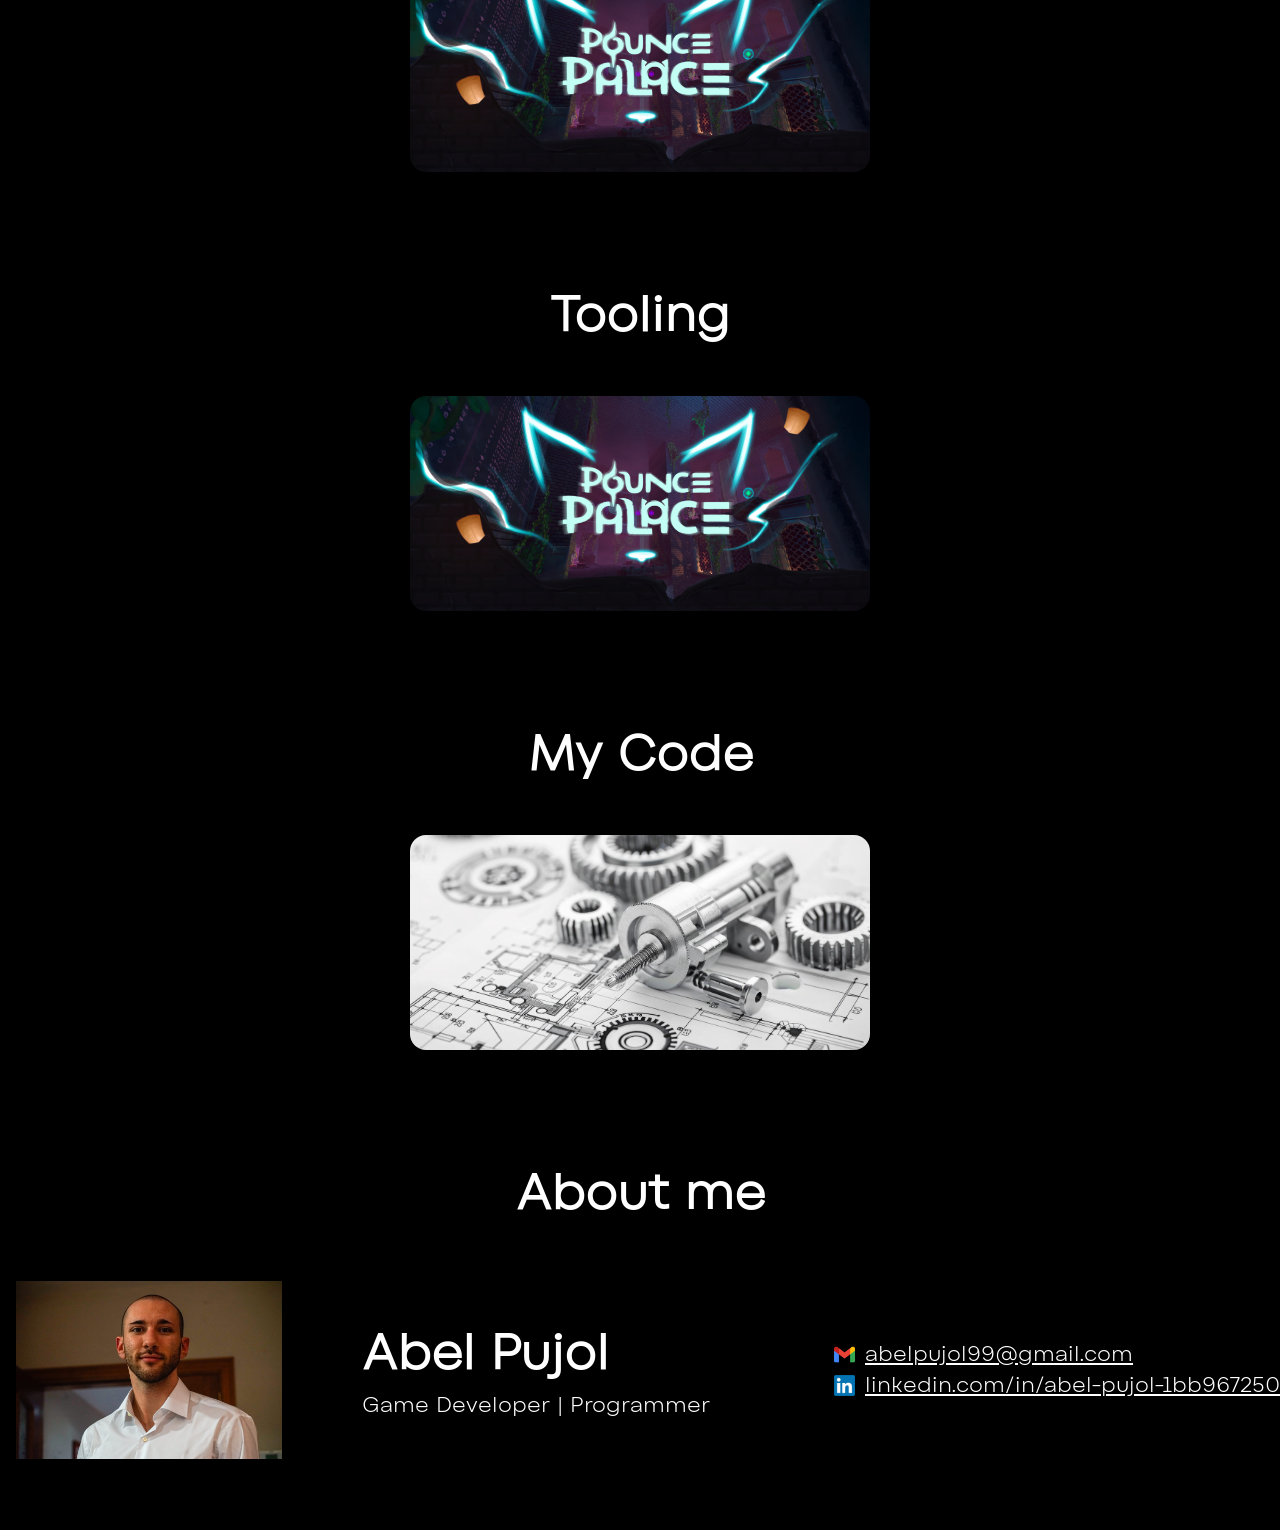
==== commit dffc1c6f: "Scroll by click" ====
--- a/index.html
+++ b/index.html
@@ -15,13 +15,13 @@
         </div>
         <!--Index-->
         <div id="topbar">
-            <p class="text white clickable">Publications</p>
-            <p class="text white clickable">MultiThreading</p>
-            <p class="text white clickable">Network</p>
-            <p class="text white clickable">AI</p>
-            <p class="text white clickable">Tooling</p>
-            <p class="text white clickable">My Code</p>
-            <p class="text white clickable">About me</p>
+            <p class="text white clickable" id="publications-index">Publications</p>
+            <p class="text white clickable" id="multithreading-index">MultiThreading</p>
+            <p class="text white clickable" id="network-index">Network</p>
+            <p class="text white clickable" id="ai-index">AI</p>
+            <p class="text white clickable" id="tooling-index">Tooling</p>
+            <p class="text white clickable" id="my-code-index">My Code</p>
+            <p class="text white clickable" id="about-me-index">About me</p>
         </div>
         <!--Page Content-->
         <div id="content">     
@@ -115,7 +115,11 @@
                     </div>
                 </div>
             </div>
-            <div id="about-me">
+            <div class="category" id="about-me">
+                <div class="category-title">
+                    <p class="main-title white">About me</p>
+                </div>
+                <div id="about-me-div">
                 <img id="portrait" src="resources/images/topbar/portrait.jpeg" alt="abel-pujol-portrait">
                 <div id="personal-info">
                     <p class="main-title white">Abel Pujol</p>
@@ -135,7 +139,8 @@
                         <a class="text white" id="contact-link" href="https://www.linkedin.com/in/abel-pujol-1bb967250">linkedin.com/in/abel-pujol-1bb967250</a>
                     </div>
                 </div>
-            </div>    
+            </div>  
+            </div>  
         </div>
         <script type="module" src="src/main-page-script.js"></script>
         <noscript>Sorry, your browser doesn't support Javascript</noscript>
--- a/styles/style.css
+++ b/styles/style.css
@@ -220,13 +220,17 @@
 {
     position: absolute;
     inset: 0;
-    display: none;
+    display: flex;
     flex-direction: column;
     justify-content: center;
     align-items: flex-start;
     padding: 1em;
     z-index: 1;
-    transition: display var(--transition-time);
+    opacity: 0;
+    transform: translateY(80px);
+    transition: 
+        opacity var(--transition-time),
+        transform var(--transition-time);
 }
 
 .card-banner-description-background
@@ -483,7 +487,7 @@
     transition: height var(--transition-time);
 }
 
-#about-me
+#about-me-div
 {
     display: flex;
     align-items: center;
@@ -570,6 +574,11 @@
 
 }
 
+#publications, #multithreading, #network, #ai, #tooling, #my-code, #about-me
+{
+    scroll-margin-top: 4em;
+}
+
 /*#endregion Main Topics*/
 
 /*#region Farlands: Tiny Harvest*/
@@ -658,14 +667,19 @@
 {
     #topbar
     {
-        height: 10em;
+        height: 8em;
         gap: 0%;
     }
 
     #content
     {
-        margin-top: 13em;
+        margin-top: 8em;
     }
+
+    #about-me-div
+    {
+        gap: 0%;
+    }
 }
 
 /*#endregion Mobile Screen*/
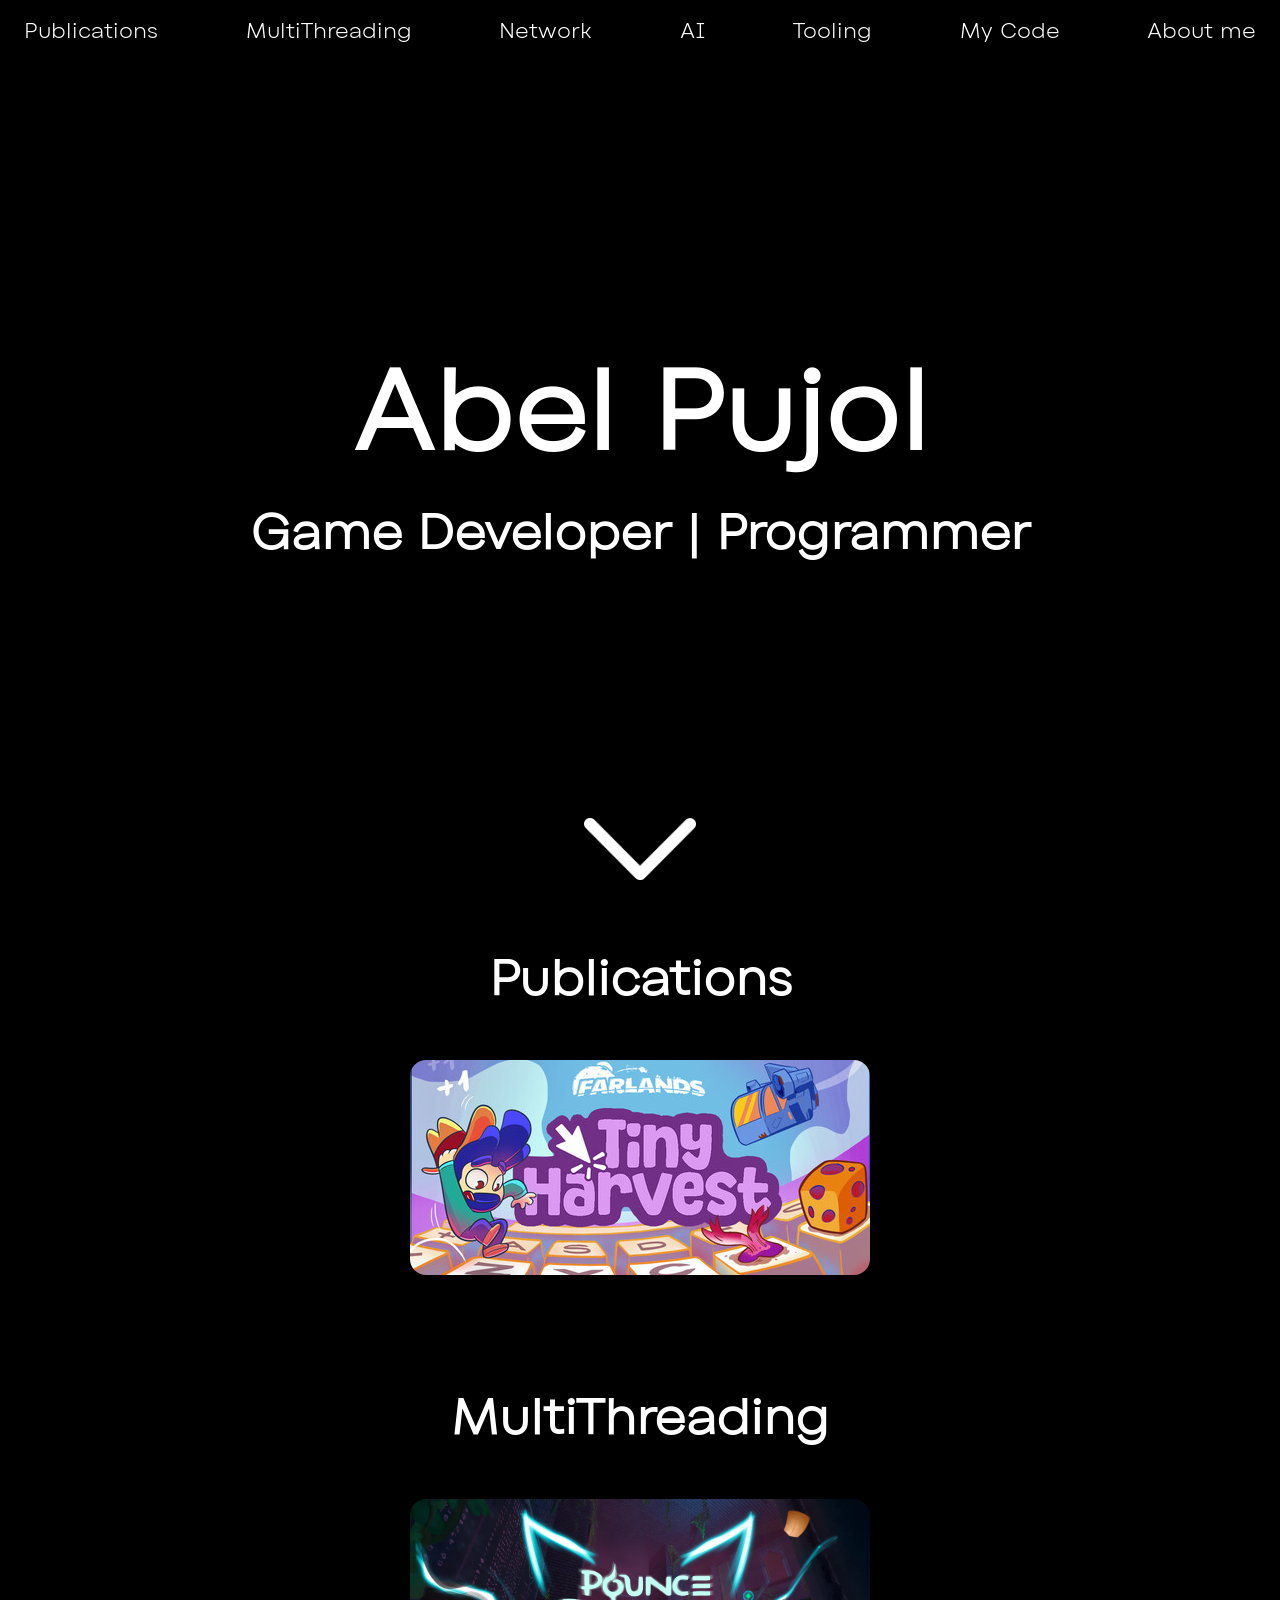
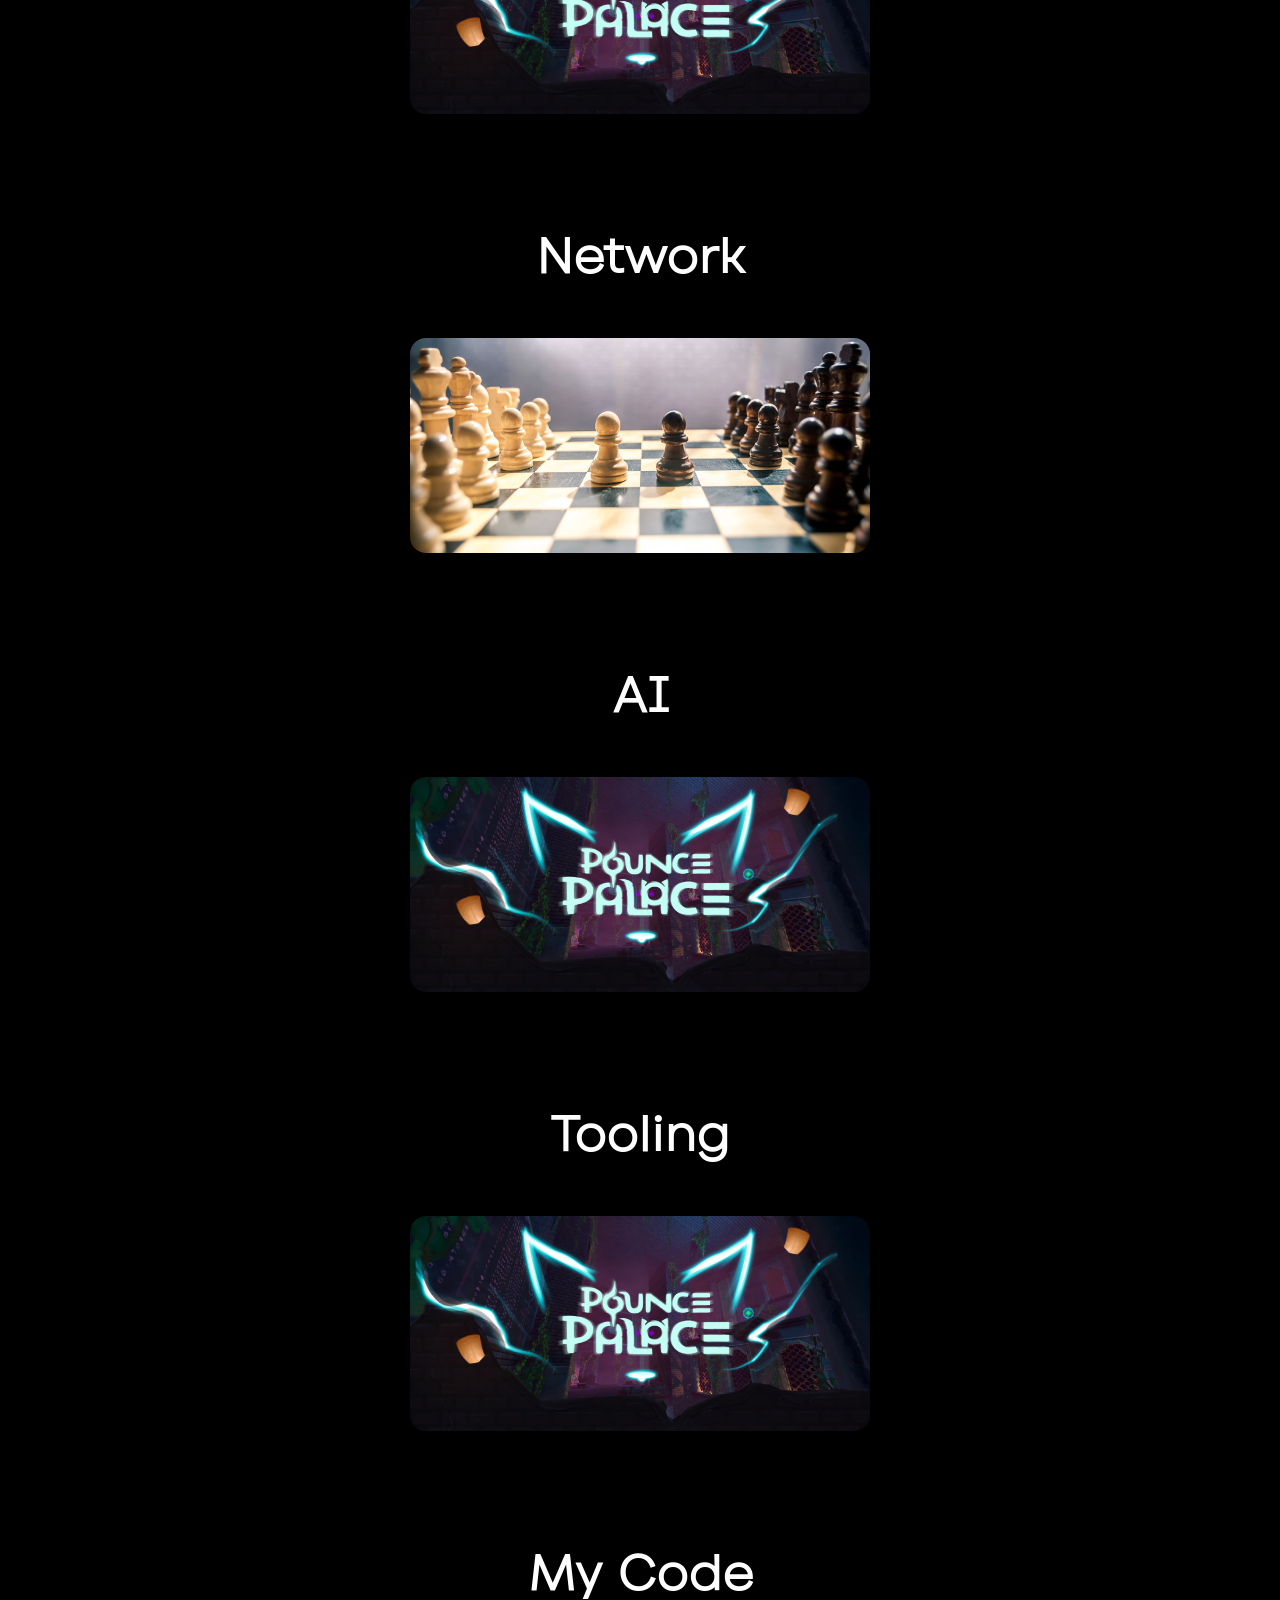
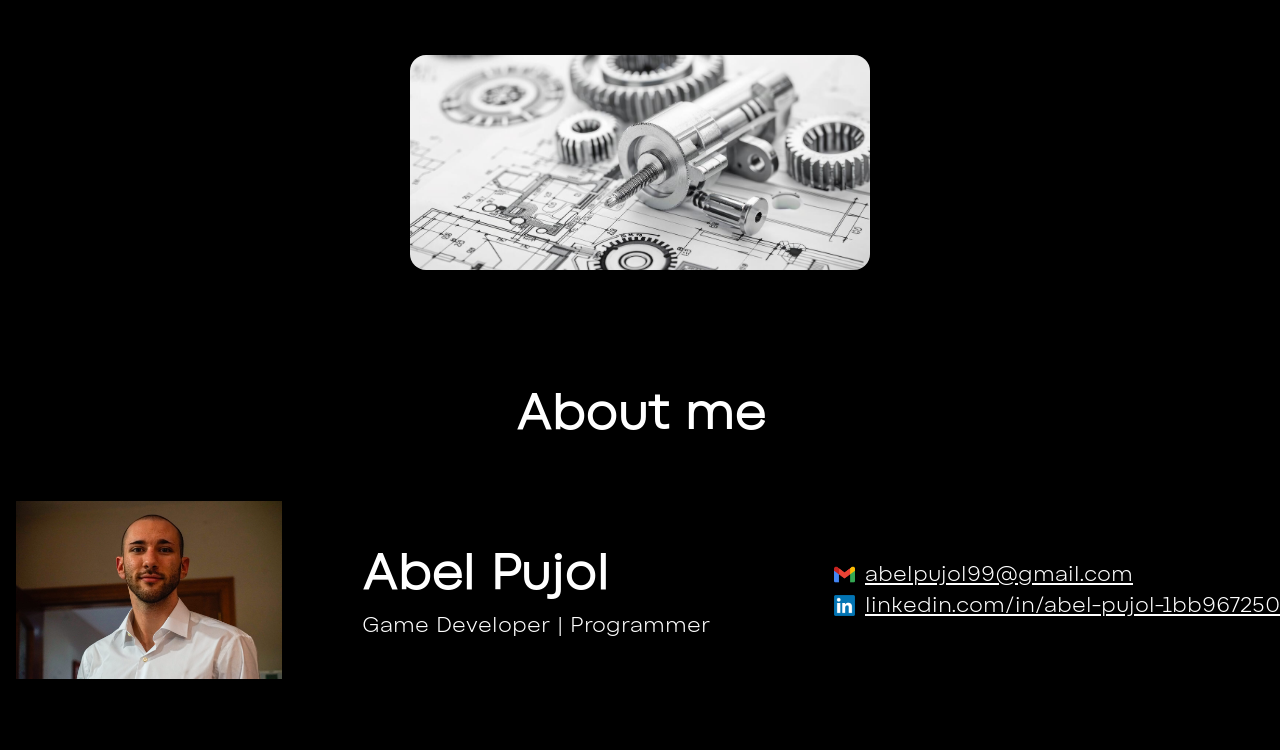
==== commit a2786d57: "Presentation" ====
--- a/index.html
+++ b/index.html
@@ -13,7 +13,6 @@
             <img class="cross" id="image-zoom-cross" src="resources/images/cross.png" alt="">
             <div id="image-zoom-container"></div>
         </div>
-        <!--Index-->
         <div id="topbar">
             <p class="text white clickable" id="publications-index">Publications</p>
             <p class="text white clickable" id="multithreading-index">MultiThreading</p>
@@ -23,6 +22,12 @@
             <p class="text white clickable" id="my-code-index">My Code</p>
             <p class="text white clickable" id="about-me-index">About me</p>
         </div>
+        <div id="presentation-div">
+            <p class="name-title white">Abel Pujol</p>
+            <p class="main-title white">Game Developer | Programmer</p>
+            <img id="down-arrow"></img>
+        </div>
+        <!--Index-->
         <!--Page Content-->
         <div id="content">     
             <div class="category" id="publications">
--- a/styles/style.css
+++ b/styles/style.css
@@ -57,6 +57,14 @@
 /*#region Classes*/
 
 /*#region Font*/
+
+.name-title
+{
+    font-size: 7rem;
+    font-family: var(--font-family);
+    font-weight: bold;
+    transition: font-size var(--transition-time);
+}
 
 .main-title
 {
@@ -471,14 +479,23 @@
 
 /*#region Web Header*/
 
+#presentation-div
+{
+    display: flex;
+    flex-direction: column;
+    justify-content: center;
+    align-items: center;
+    height: 100vh;
+}
+
 #topbar
 {
+    position: fixed;
     display: flex;
     flex-wrap: wrap;
     align-content: center;
     justify-content: space-evenly;
     align-items: center;
-    position: fixed;
     width: 100%;
     gap: 5%;
     height: 4em;
@@ -551,99 +568,95 @@
     display: flex;
     flex-direction: column;
     flex-wrap: wrap;
+    width: 100%;
+    transition: margin-top var(--transition-time);
+}
+
+/*#region Main Topics*/
+
+#publications, #multithreading, #network, #ai, #tooling, #my-code, #about-me
+{
+    scroll-margin-top: 4em;
+}
+
+/*#endregion Main Topics*/
+
+/*#region Farlands: Tiny Harvest*/
+
+#farlands-tiny-harvest-banner
+{
+    content: url("../resources/images/farlands-tiny-harvest/banner.jpg");
+}
+
+/*#endregion Farlands: Tiny Harvest*/
+
+/*#region Multithreading*/
+
+#multithreading-banner
+{
+    content: url("../resources/images/multithreading-banner.jpg");
+}
+
+/*#endregion Multithreading*/
+
+/*#region Network*/
+
+#network-banner
+{
+    content: url("../resources/images/network-banner.jpg");
+}
+
+/*#endregion Network*/
+
+/*#region AI*/
+
+#AI-banner
+{
+    content: url("../resources/images/AI-banner.jpg");
+}
+
+/*#endregion AI*/
+
+/*#region Tooling*/
+
+#tooling-banner
+{
+    content: url("../resources/images/tooling-banner.jpg");
+}
+
+/*#endregion Tooling*/
+
+#pounce-palace-banner
+{
+    content: url("../resources/images/pounce-palace/banner.png");
+}
+
+#online-chess-banner
+{
+    content: url("../resources/images/online-chess/banner.jpg");
+}
+
+#patterns-banner
+{
+    content: url("../resources/images/patterns/banner.jpg");
+}
+
+/*#endregion Web Body*/
+
+/*#region Utilities*/
+
+#down-arrow
+{
     position: absolute;
-    width: 100%;
-    margin-top: 5em;
-    transition: margin-top var(--transition-time);
-}
-
-/*#region Main Topics*/
-
-#publications
-{
-    
-}
-
-#topics
-{
-
-}
-
-#code-good-practices
-{
-
-}
-
-#publications, #multithreading, #network, #ai, #tooling, #my-code, #about-me
-{
-    scroll-margin-top: 4em;
-}
-
-/*#endregion Main Topics*/
-
-/*#region Farlands: Tiny Harvest*/
-
-#farlands-tiny-harvest-banner
-{
-    content: url("../resources/images/farlands-tiny-harvest/banner.jpg");
-}
-
-/*#endregion Farlands: Tiny Harvest*/
-
-/*#region Multithreading*/
-
-#multithreading-banner
-{
-    content: url("../resources/images/multithreading-banner.jpg");
-}
-
-/*#endregion Multithreading*/
-
-/*#region Network*/
-
-#network-banner
-{
-    content: url("../resources/images/network-banner.jpg");
-}
-
-/*#endregion Network*/
-
-/*#region AI*/
-
-#AI-banner
-{
-    content: url("../resources/images/AI-banner.jpg");
-}
-
-/*#endregion AI*/
-
-/*#region Tooling*/
-
-#tooling-banner
-{
-    content: url("../resources/images/tooling-banner.jpg");
-}
-
-/*#endregion Tooling*/
-
-#pounce-palace-banner
-{
-    content: url("../resources/images/pounce-palace/banner.png");
-}
-
-#online-chess-banner
-{
-    content: url("../resources/images/online-chess/banner.jpg");
-}
-
-#patterns-banner
-{
-    content: url("../resources/images/patterns/banner.jpg");
-}
-
-/*#endregion Web Body*/
-
-/*#region Utilities*/
+    bottom: 20px;
+    content: url("../resources/images/down-arrow.png");
+    left: 50%;
+    transform: translateX(-50%);
+    width: 7rem;
+    opacity: 1;
+    align-self: flex-end;
+    transition: opacity var(--transition-time);
+}
 
 #category-cross, #image-zoom-cross
 {
@@ -671,11 +684,6 @@
         gap: 0%;
     }
 
-    #content
-    {
-        margin-top: 8em;
-    }
-
     #about-me-div
     {
         gap: 0%;
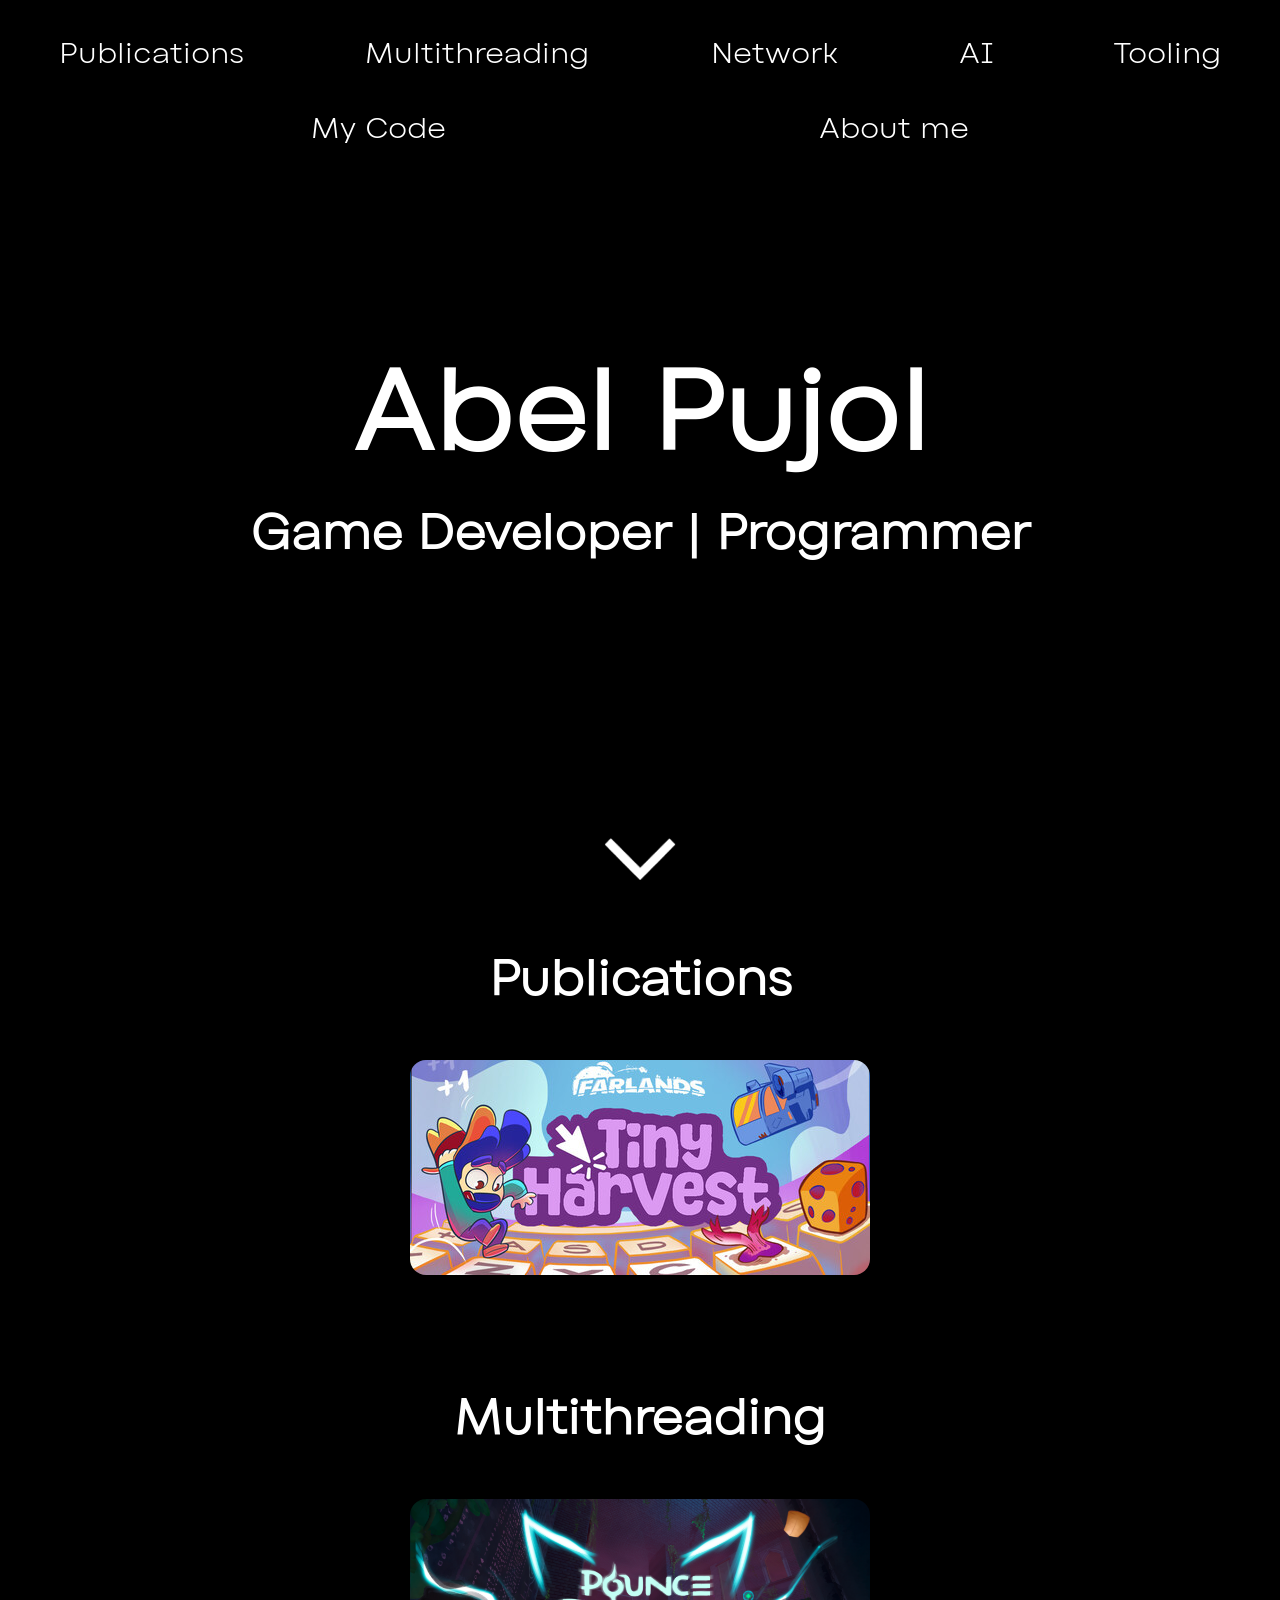
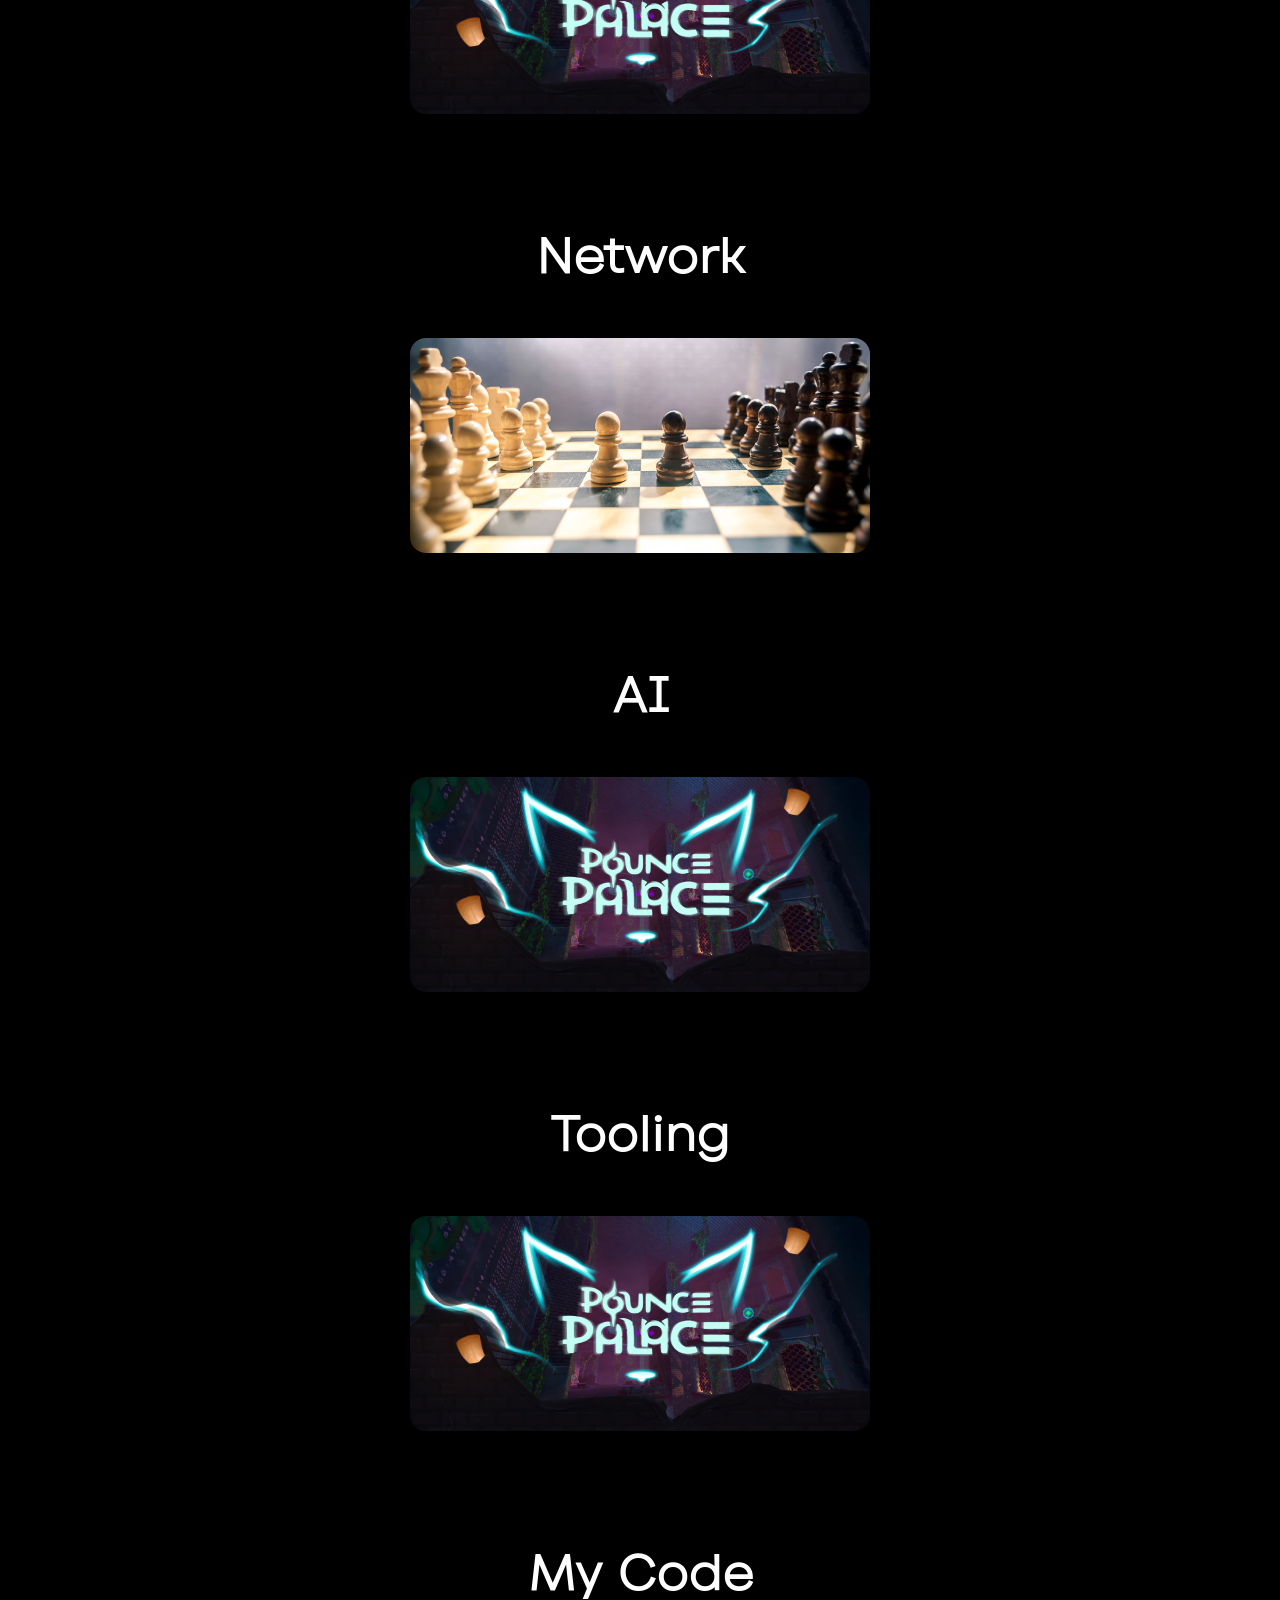
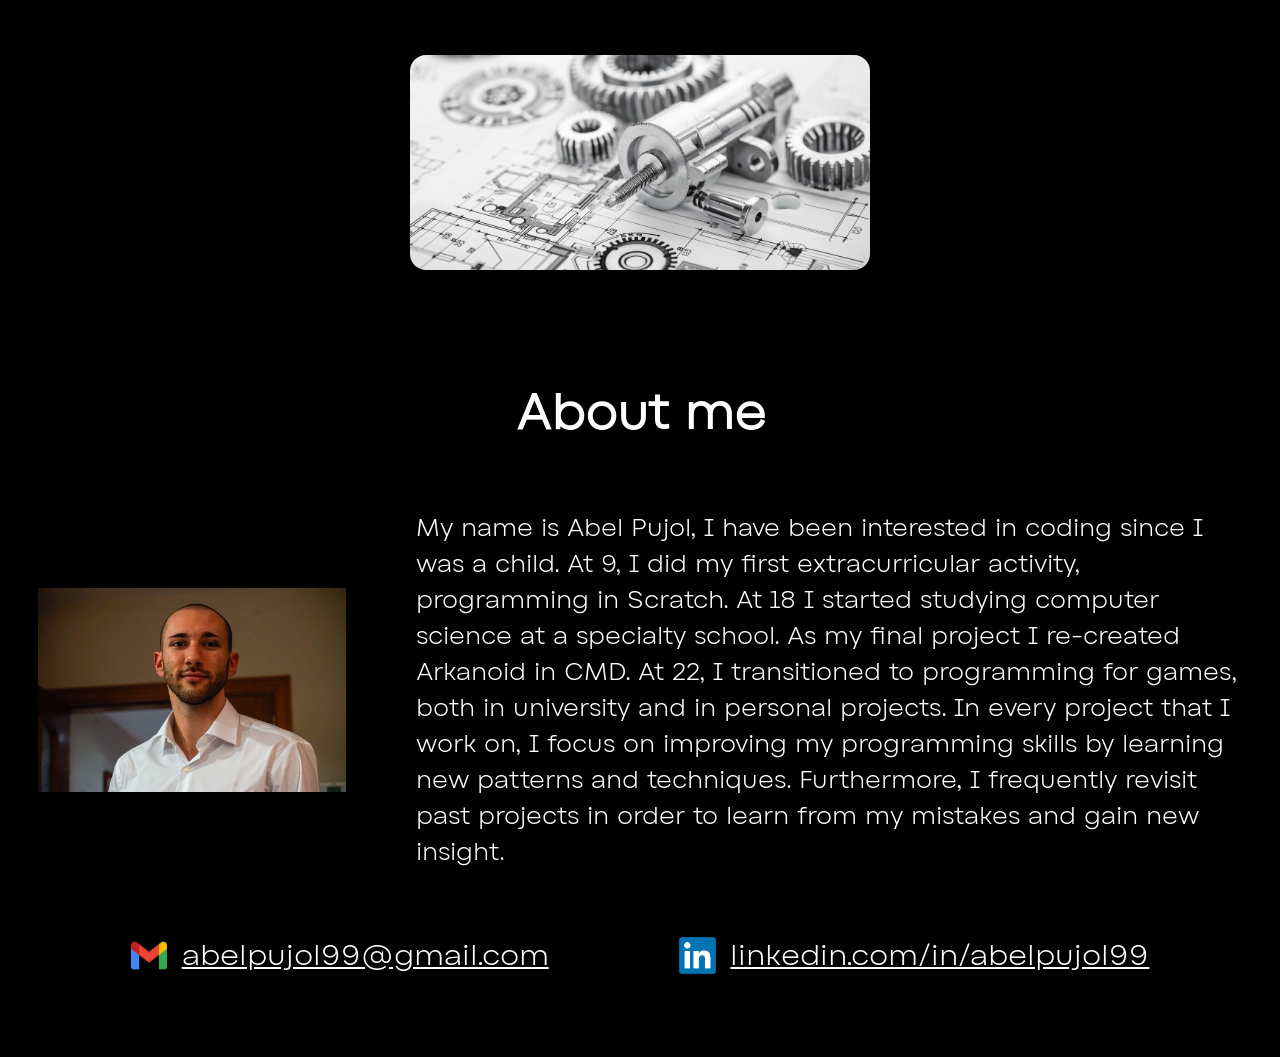
==== commit 8b25faf6: "Mobile layout" ====
--- a/index.html
+++ b/index.html
@@ -2,6 +2,7 @@
 <html lang="en">
     <head>
         <meta charset="UTF-8"/>
+        <meta name="viewport" content="width=device-width, initial-scale=1">
         <title>Abel Pujol - Portfolio</title>
         <link rel="stylesheet" href="styles/reset.css">
         <link rel="stylesheet" href="styles/style.css">
@@ -13,33 +14,43 @@
             <img class="cross" id="image-zoom-cross" src="resources/images/cross.png" alt="">
             <div id="image-zoom-container"></div>
         </div>
+        <!--Index-->
         <div id="topbar">
-            <p class="text white clickable" id="publications-index">Publications</p>
-            <p class="text white clickable" id="multithreading-index">MultiThreading</p>
-            <p class="text white clickable" id="network-index">Network</p>
-            <p class="text white clickable" id="ai-index">AI</p>
-            <p class="text white clickable" id="tooling-index">Tooling</p>
-            <p class="text white clickable" id="my-code-index">My Code</p>
-            <p class="text white clickable" id="about-me-index">About me</p>
+            <p class="header-4 index-container white clickable" id="publications-index">Publications</p>
+            <p class="header-4 index-container white clickable" id="multithreading-index">Multithreading</p>
+            <p class="header-4 index-container white clickable" id="network-index">Network</p>
+            <p class="header-4 index-container white clickable" id="ai-index">AI</p>
+            <p class="header-4 index-container white clickable" id="tooling-index">Tooling</p>
+            <p class="header-4 index-container white clickable" id="my-code-index">My Code</p>
+            <p class="header-4 index-container white clickable" id="about-me-index">About me</p>
+        </div>
+        <img id="hamburger-menu-image" src="resources/images/hamburger-menu.png" alt=""></img>
+        <div id="hamburger-menu">
+            <p class="header-4 index-container white clickable" id="publications-hamburger-index">Publications</p>
+            <p class="header-4 index-container white clickable" id="multithreading-hamburger-index">Multithreading</p>
+            <p class="header-4 index-container white clickable" id="network-hamburger-index">Network</p>
+            <p class="header-4 index-container white clickable" id="ai-hamburger-index">AI</p>
+            <p class="header-4 index-container white clickable" id="tooling-hamburger-index">Tooling</p>
+            <p class="header-4 index-container white clickable" id="my-code-hamburger-index">My Code</p>
+            <p class="header-4 index-container white clickable" id="about-me-hamburger-index">About me</p>
         </div>
         <div id="presentation-div">
-            <p class="name-title white">Abel Pujol</p>
-            <p class="main-title white">Game Developer | Programmer</p>
+            <p class="header-1 white bold">Abel Pujol</p>
+            <p class="header-2 white bold">Game Developer | Programmer</p>
             <img id="down-arrow"></img>
         </div>
-        <!--Index-->
         <!--Page Content-->
         <div id="content">     
             <div class="category" id="publications">
                 <div class="category-title">
-                    <p class="main-title white">Publications</p> 
+                    <p class="header-2 white bold">Publications</p> 
                 </div>
                 <div class="category-content">
                     <div class="card-banner round-border" id="farlands-tiny-harvest">
                         <img class="card-banner-image round-border" id="farlands-tiny-harvest-banner">
                         <div class="card-banner-description-background"></div>
                         <div class="card-banner-description">
-                            <p class="card-banner-title white">Farlands Tiny Harvest</p>
+                            <p class="header-4 white bold">Farlands Tiny Harvest</p>
                             <p class="text white">Description</p>
                         </div>
                     </div>
@@ -47,14 +58,14 @@
             </div>
             <div class="category" id="multithreading">
                 <div class="category-title">
-                    <p class="main-title white">MultiThreading</p> 
+                    <p class="header-2 white bold">Multithreading</p> 
                 </div>
                 <div class="category-content">
                     <div class="card-banner round-border" id="pathfinding-pounce-palace">
                         <img class="card-banner-image round-border" id="pounce-palace-banner">
                         <div class="card-banner-description-background"></div>
                         <div class="card-banner-description">
-                            <p class="card-banner-title white">Pathfinding - Pounce Palace</p>
+                            <p class="header-4 white bold">Pathfinding - Pounce Palace</p>
                             <p class="text white">Description</p>
                         </div>
                     </div>
@@ -62,14 +73,14 @@
             </div>
             <div class="category" id="network">
                 <div class="category-title">
-                    <p class="main-title white">Network</p> 
+                    <p class="header-2 white bold">Network</p> 
                 </div>
                 <div class="category-content">
                     <div class="card-banner round-border" id="online-chess">
                         <img class="card-banner-image round-border" id="online-chess-banner">
                         <div class="card-banner-description-background"></div>
                         <div class="card-banner-description">
-                            <p class="card-banner-title white">Chess</p>
+                            <p class="header-4 white bold">Chess</p>
                             <p class="text white">Description</p>
                         </div>
                     </div>
@@ -77,14 +88,14 @@
             </div>
             <div class="category" id="ai">
                 <div class="category-title">
-                    <p class="main-title white">AI</p> 
+                    <p class="header-2 white bold">AI</p> 
                 </div>
                 <div class="category-content">
                     <div class="card-banner round-border"  id="enemies-pounce-palace">
                         <img class="card-banner-image round-border" id="pounce-palace-banner">
                         <div class="card-banner-description-background"></div>
                         <div class="card-banner-description">
-                            <p class="card-banner-title white">Enemies - Pounce Palace</p>
+                            <p class="header-4 white bold">Enemies - Pounce Palace</p>
                             <p class="text white">Description</p>
                         </div>
                     </div>
@@ -92,14 +103,14 @@
             </div>
             <div class="category" id="tooling">
                 <div class="category-title">
-                    <p class="main-title white">Tooling</p> 
+                    <p class="header-2 white bold">Tooling</p> 
                 </div>
                 <div class="category-content">
                     <div class="card-banner round-border"  id="ability-maker-pounce-palace">
                         <img class="card-banner-image round-border" id="pounce-palace-banner">
                         <div class="card-banner-description-background"></div>
                         <div class="card-banner-description">
-                            <p class="card-banner-title white">Ability Maker - Pounce Palace</p>
+                            <p class="header-4 white bold">Ability Maker - Pounce Palace</p>
                             <p class="text white">Description</p>
                         </div>
                     </div>
@@ -107,14 +118,14 @@
             </div>
             <div class="category" id="my-code">
                 <div class="category-title">
-                    <p class="main-title white">My Code</p> 
+                    <p class="header-2 white bold">My Code</p> 
                 </div>
                 <div class="category-content">
                     <div class="card-banner round-border"  id="code-patterns">
                         <img class="card-banner-image round-border" id="patterns-banner">
                         <div class="card-banner-description-background"></div>
                         <div class="card-banner-description">
-                            <p class="card-banner-title white">Patterns</p>
+                            <p class="header-4 white bold">Patterns</p>
                             <p class="text white">Description</p>
                         </div>
                     </div>
@@ -122,30 +133,34 @@
             </div>
             <div class="category" id="about-me">
                 <div class="category-title">
-                    <p class="main-title white">About me</p>
+                    <p class="header-2 white bold">About me</p>
                 </div>
                 <div id="about-me-div">
-                <img id="portrait" src="resources/images/topbar/portrait.jpeg" alt="abel-pujol-portrait">
-                <div id="personal-info">
-                    <p class="main-title white">Abel Pujol</p>
-                    <p class="text white">Game Developer | Programmer</p>
+                    <img id="portrait" src="resources/images/topbar/portrait.jpeg" alt="abel-pujol-portrait">
+                    <p class="text white text-block">
+                        My name is Abel Pujol, I have been interested in coding since I was a child. 
+                        At 9, I did my first extracurricular activity, programming in Scratch. 
+                        At 18 I started studying computer science at a specialty school. 
+                        As my final project I re-created Arkanoid in CMD. 
+                        At 22, I transitioned to programming for games, both in university and in personal projects. 
+                        In every project that I work on, I focus on improving my programming skills by learning new patterns and techniques. Furthermore, I frequently revisit past projects in order to learn from my mistakes and gain new insight.
+                    </p>
                 </div>
                 <div id="contact-list">
                     <div id="contact">
                         <span>
                             <img id="contact-icon" src="resources/images/topbar/gmail.png" alt="gmail-icon">
                         </span>
-                        <a class="text white" id="contact-link" href="mailto:abelpujol99@gmail.com">abelpujol99@gmail.com</a>
+                        <a class="header-4 white" id="contact-link" href="mailto:abelpujol99@gmail.com">abelpujol99@gmail.com</a>
                     </div>
                     <div id="contact">
                         <span>
                             <img id="contact-icon" src="resources/images/topbar/linked-in.png" alt="linked-in-icon">
                         </span>
-                        <a class="text white" id="contact-link" href="https://www.linkedin.com/in/abel-pujol-1bb967250">linkedin.com/in/abel-pujol-1bb967250</a>
+                        <a class="header-4 white" id="contact-link" href="https://www.linkedin.com/in/abelpujol99">linkedin.com/in/abelpujol99</a>
                     </div>
                 </div>
-            </div>  
-            </div>  
+            </div>
         </div>
         <script type="module" src="src/main-page-script.js"></script>
         <noscript>Sorry, your browser doesn't support Javascript</noscript>
--- a/styles/style.css
+++ b/styles/style.css
@@ -6,15 +6,14 @@
 :root
 {
     /*#region Fonts*/
-    --large-font-size: 3rem;
-    --medium-font-size: 2.5rem;
-    --small-font-size: 1.3rem;
-    --tiny-font-size: 0.3rem;
+    --header-one-font-size: 7rem;
+    --header-two-font-size: 3rem;
+    --header-three-font-size: 2.3rem;
+    --header-four-font-size: 1.8rem;
+    --text-font-size: 1.5rem;
 
     --font-family: Alphazet;
     /*#endregion Fonts*/
-
-    --portrait-height: clamp(30%, calc(1.5rem + 12vw) , 85%);
 
     --logo-size: 4vw;
 
@@ -58,59 +57,60 @@
 
 /*#region Font*/
 
-.name-title
-{
-    font-size: 7rem;
-    font-family: var(--font-family);
-    font-weight: bold;
-    transition: font-size var(--transition-time);
-}
-
-.main-title
-{
-    font-size: var(--large-font-size);
-    font-family: var(--font-family);
-    font-weight: bold;
-    transition: font-size var(--transition-time);
-}
-
-.title
-{
-    font-size: var(--medium-font-size);
+.header-1
+{
+    font-size: var(--header-one-font-size);
     font-family: var(--font-family);
     transition: font-size var(--transition-time);
 }
 
-.text
-{
-    font-size: var(--small-font-size);
+.header-2
+{
+    font-size: var(--header-two-font-size);
+    font-family: var(--font-family);
+    transition: font-size var(--transition-time);    
+}
+
+.header-3
+{
+    font-size: var(--header-three-font-size);
+    font-family: var(--font-family);
+    transition: font-size var(--transition-time);    
+}
+
+.header-4
+{
+    font-size: var(--header-four-font-size);
     font-family: var(--font-family);
     transition: font-size var(--transition-time);
 }
 
-.tiny-text
-{
-    font-size: var(--tiny-font-size);
+.text
+{
+    font-size: var(--text-font-size);
     font-family: var(--font-family);
     transition: font-size var(--transition-time);
 }
 
-.card-banner-title
-{
-    font-size: 1.7rem;
-    font-family: var(--font-family);
-    transition: font-size var(--transition-time);
+.white
+{
+    color: white;
+}
+
+.bold
+{
     font-weight: bold;
 }
 
-.white
-{
-    color: white;
-}
-
 /*#endregion Font*/
 
 /*#region Categories*/
+
+.index-container
+{
+    width: fit-content;
+    padding: 1rem;
+}
 
 .category
 {
@@ -294,60 +294,61 @@
     display: flex;
     align-items: center;
     justify-content: center;
+    text-align: center;
     margin-top: 5rem;
 }
 
-.page-content
+.content
 {
     padding: 2rem;
     width: calc(100% - 4rem);
 }
 
-.page-content-grid
+.content-grid
 {
     display: grid;
     grid-template-columns: 50% 50%;
     margin: 2rem auto;
 }
 
-.page-content-block
+.content-block
 {
     display: flex;
     flex-wrap: wrap;
     align-items: flex-start;
 }
 
-.page-text
+.text-block
 {
     margin: 2rem;
     align-self: center;
 }
 
-.horizontal-small-page-media
+.horizontal-small-media
 {
     width: 25vw;
     margin: auto;
 }
 
-.horizontal-medium-page-media
+.horizontal-medium-media
 {
     width: 35vw;
     margin: auto;
 }
 
-.horizontal-large-page-media
+.horizontal-large-media
 {
     width: 80%;
     margin: auto;
 }
 
-.vertical-small-page-media
+.vertical-small-media
 {
     width: 14.3vw;
     margin: auto;
 }
 
-.vertical-medium-page-media
+.vertical-medium-media
 {
     width: 25vw;
     margin: auto;
@@ -479,84 +480,104 @@
 
 /*#region Web Header*/
 
-#presentation-div
-{
-    display: flex;
-    flex-direction: column;
-    justify-content: center;
-    align-items: center;
-    height: 100vh;
-}
-
 #topbar
 {
     position: fixed;
+    width: 100%;
+    height: fit-content;
     display: flex;
     flex-wrap: wrap;
-    align-content: center;
     justify-content: space-evenly;
-    align-items: center;
-    width: 100%;
+    box-sizing: border-box;
+    padding: 1rem;
     gap: 5%;
-    height: 4em;
     z-index: 10;
     background-color: black;
     transition: height var(--transition-time);
 }
 
+#hamburger-menu
+{
+    position: fixed;
+    display: none;
+    flex-direction: column;
+    background-color: black;
+    height: 100vh;
+    padding: 6rem 2rem 2rem 2rem;
+    z-index: 2;
+    transform: translateX(-100%);
+    transition: transform var(--transition-time);
+}
+
+#hamburger-menu-image
+{
+    position: fixed;
+    width: 48px;
+    height: 48px;
+    margin: 2rem;
+    z-index: 3;
+}
+
+#presentation-div
+{
+    display: flex;
+    flex-direction: column;
+    justify-content: center;
+    align-items: center;
+    text-align: center;
+    width: 100%;
+    height: 100vh;
+}
+
 #about-me-div
 {
-    display: flex;
-    align-items: center;
-    width: 100%;
-    gap: 5%;
-    height: 14em;
+    display: grid;
+    grid-template-columns: 30% 70%;
+    width: 100%;
+    box-sizing: border-box;
     background-color: black;
     transition: height var(--transition-time);
 }
 
 #portrait
 {
-    height: var(--portrait-height);
-    margin: 1em;
+    width: 80%;
+    height: auto;
+    margin: auto;
     object-fit: cover;
     align-self: center;
-    justify-self: center;
-}
-
-#personal-info
-{
-    width: clamp(20%, calc(0.5rem + 35vw), 40%);
-    color: var(--text-color);
-    font-family: var(--font-family);
-    justify-self: left;
 }
 
 #contact-list
 {
-    margin-left: 1rem;
-    height: 100%;
-    align-content: center;
+    display: flex;
+    justify-content: space-evenly;
+    align-items: center;
+    width: 100%;
+    height: fit-content;
+    box-sizing: border-box;
+    padding: 1rem;
 }
 
 #contact
 {
     display: flex;
     align-items: center;
-    white-space: nowrap;
+    padding: 1rem;
 }
 
 #contact-icon
 {
     display: block;
     margin: auto;
-    width: var(--small-font-size);
+    width: var(--header-three-font-size);
 }
 
 #contact-link
 {
     text-align: left;
     padding-left: 0.5em;
+    overflow-wrap: anywhere;
 }
 
 /*#endregion Web Header*/
@@ -678,16 +699,40 @@
 
 @media only screen and (max-width: 1200px)
 {
+    .content-grid
+    {
+        grid-template-columns: 1fr;
+    }
+
+    .index-container
+    {
+        padding: 1rem 0rem;
+    }
+
     #topbar
     {
-        height: 8em;
-        gap: 0%;
+        display: none;
+    }
+
+    #hamburger-menu
+    {
+        display: flex;
+    }
+
+    #portrait
+    {
+        width: 40%;
     }
 
     #about-me-div
     {
-        gap: 0%;
+        grid-template-columns: 1fr;
     }
+
+    #contact-list
+    {
+        flex-direction: column;
+    }
 }
 
 /*#endregion Mobile Screen*/
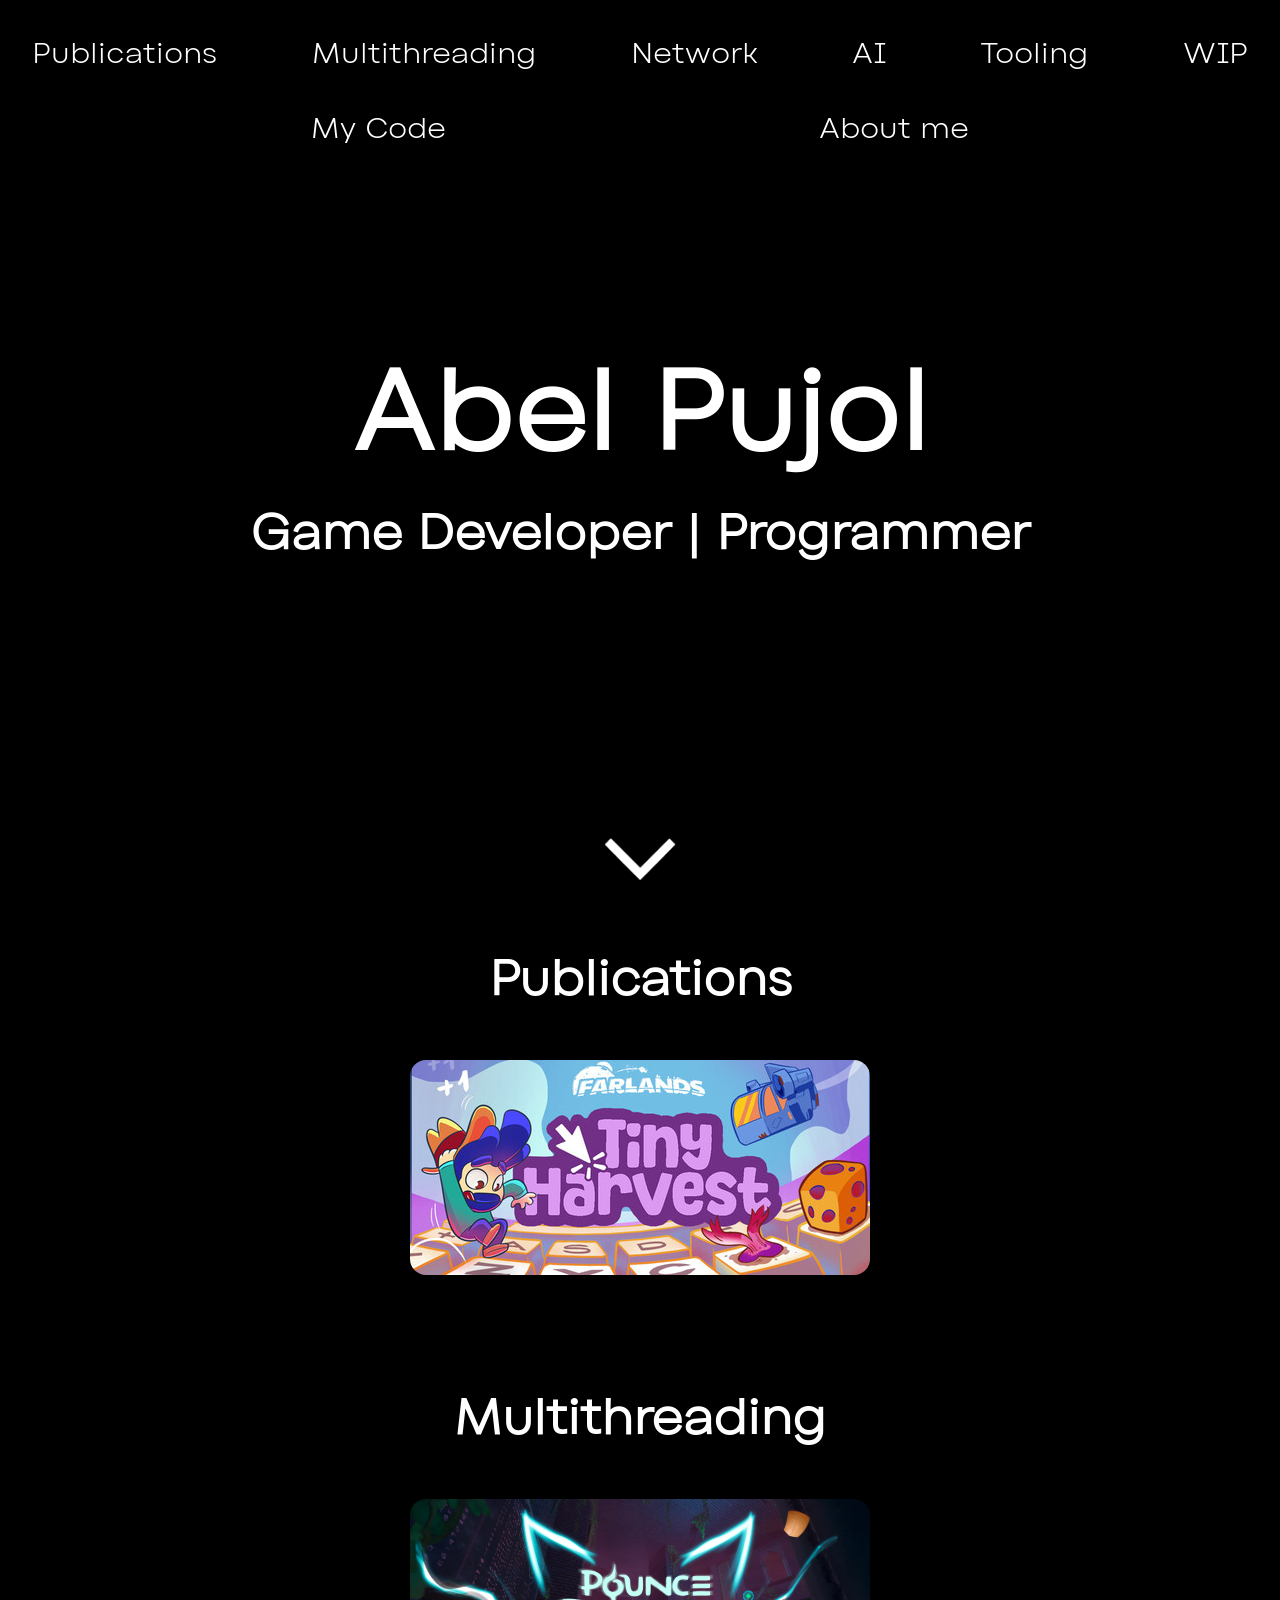
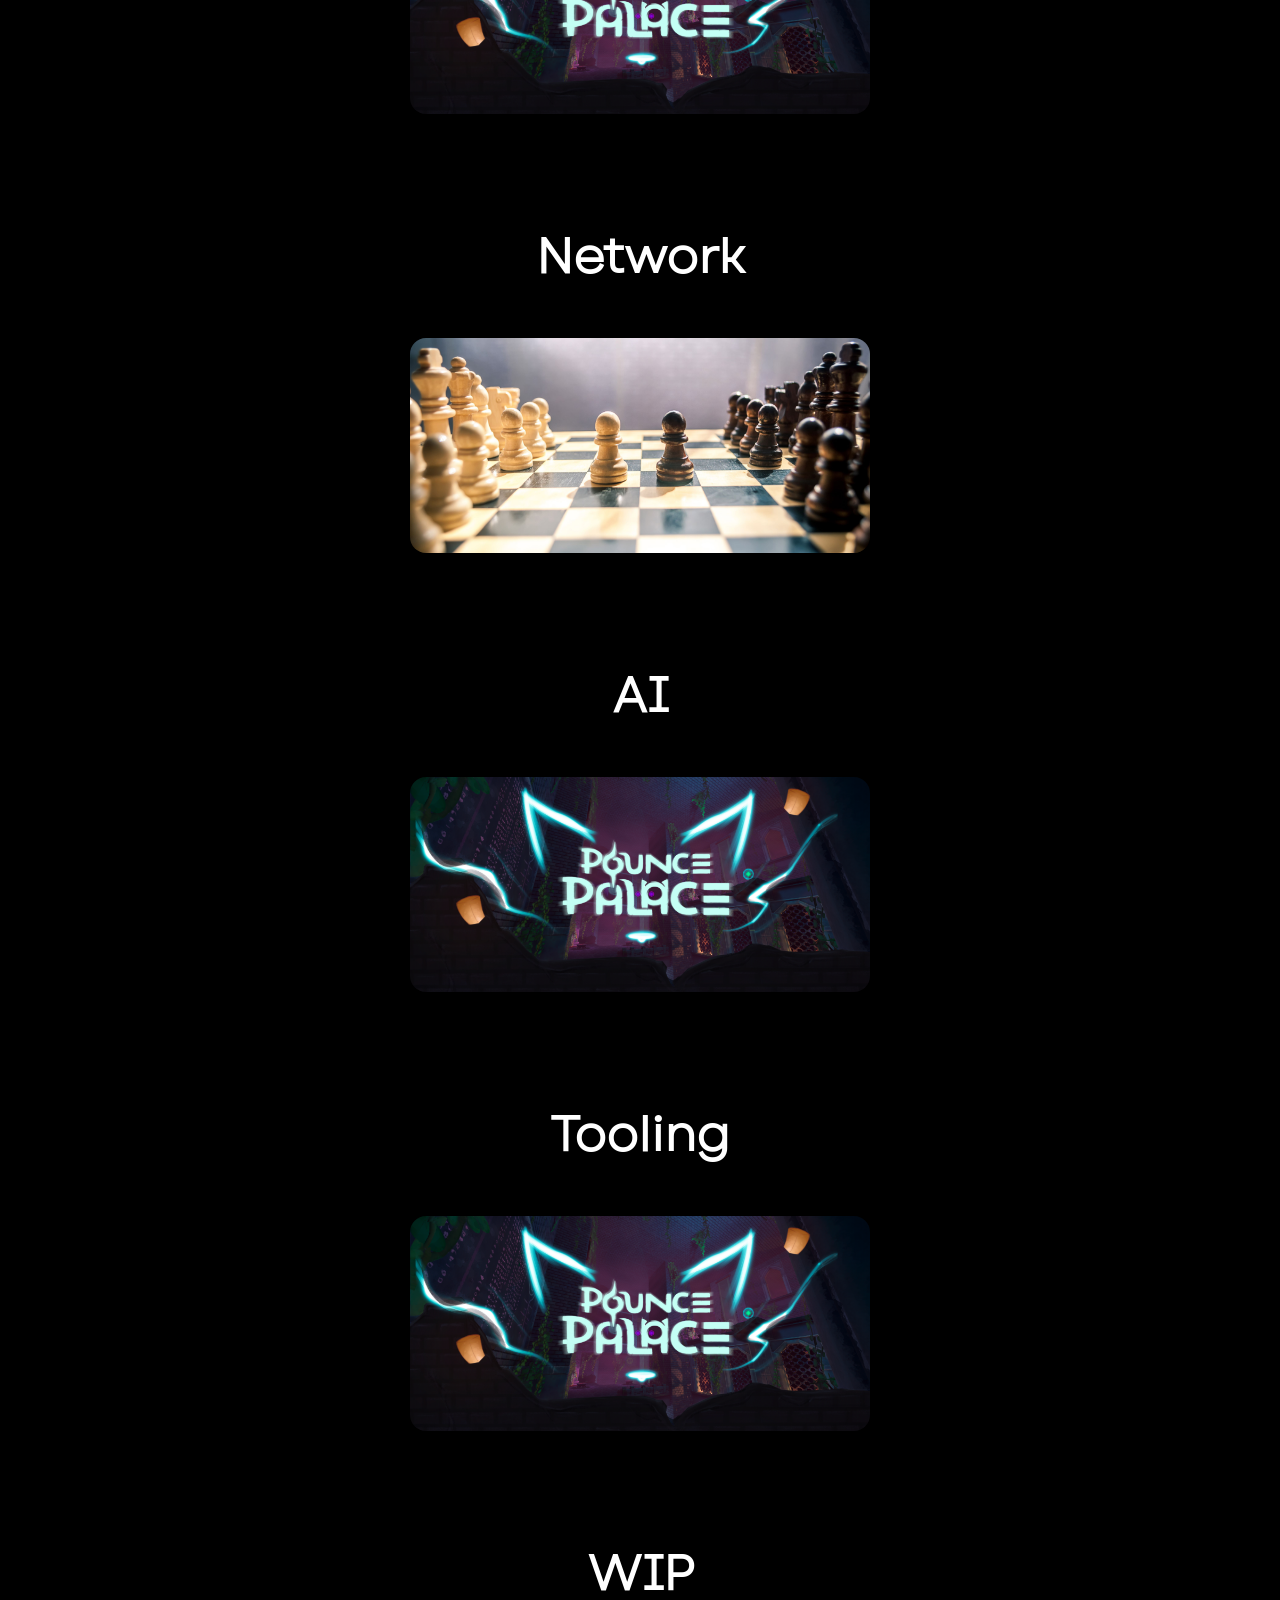
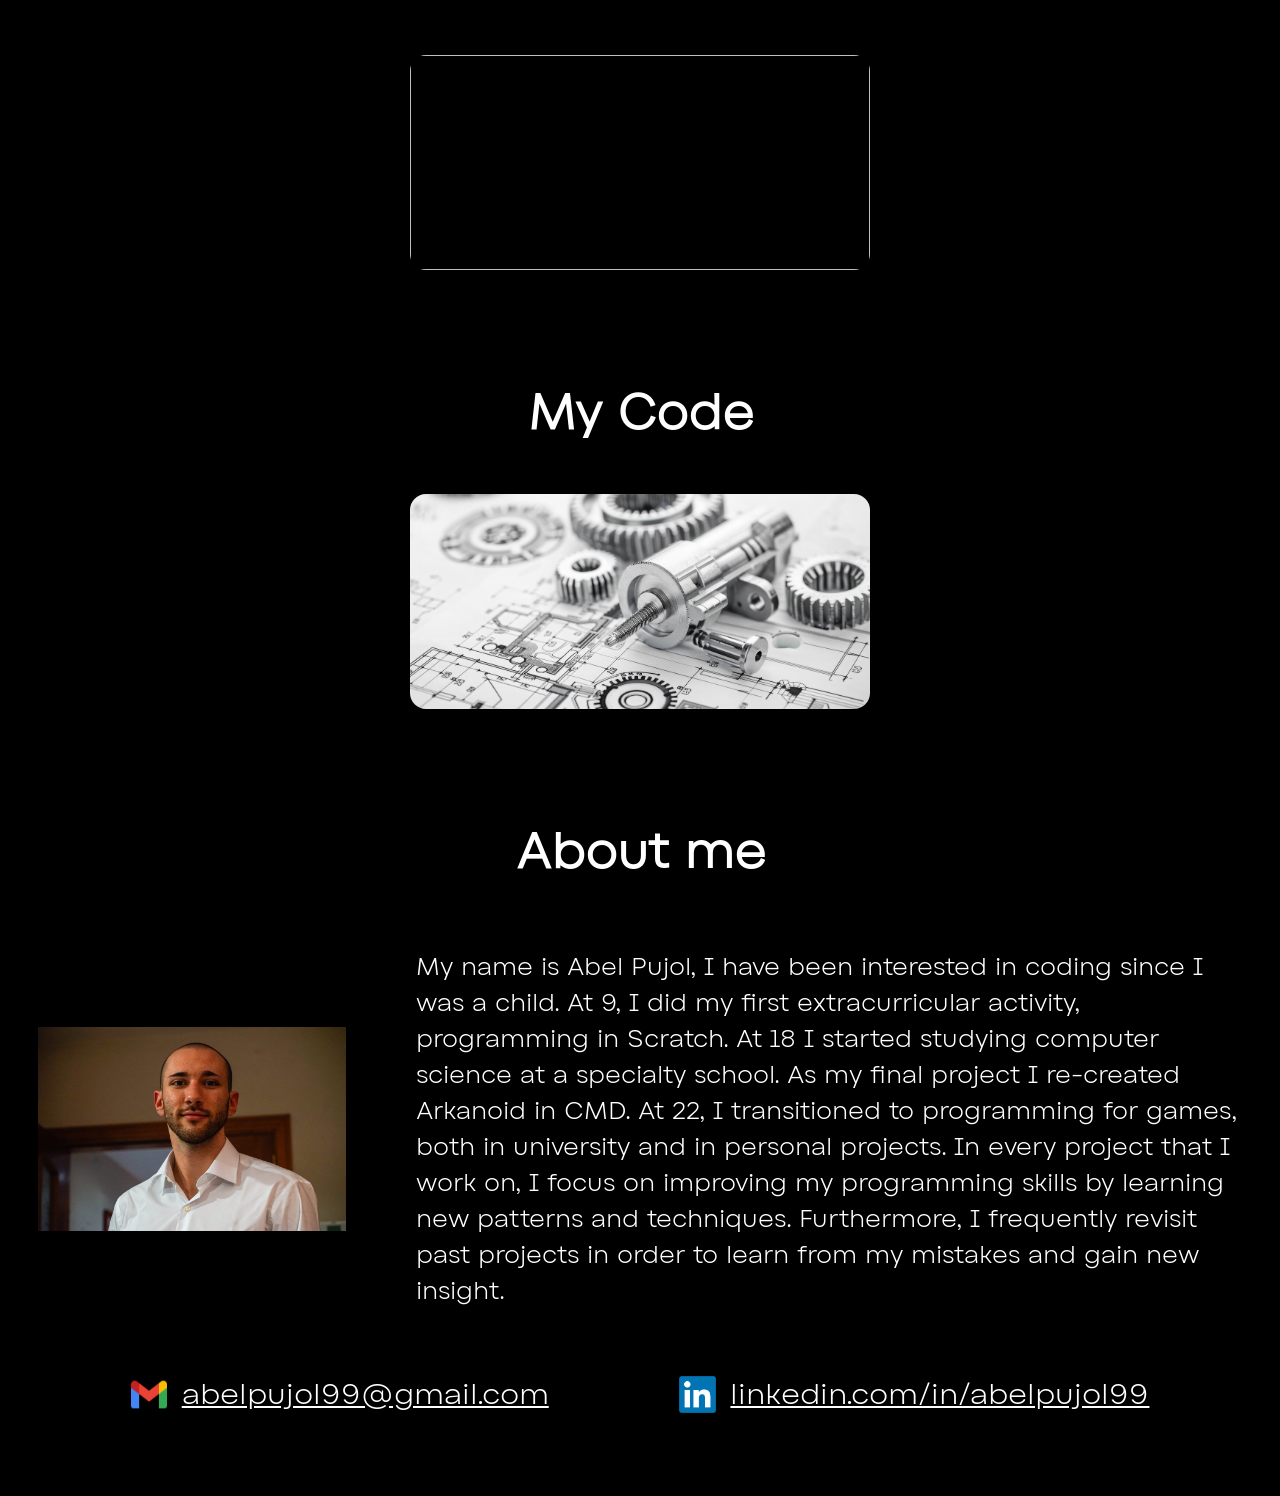
==== commit aebf8d36: "WIP added" ====
--- a/index.html
+++ b/index.html
@@ -21,6 +21,7 @@
             <p class="header-4 index-container white clickable" id="network-index">Network</p>
             <p class="header-4 index-container white clickable" id="ai-index">AI</p>
             <p class="header-4 index-container white clickable" id="tooling-index">Tooling</p>
+            <p class="header-4 index-container white clickable" id="wip-index">WIP</p>
             <p class="header-4 index-container white clickable" id="my-code-index">My Code</p>
             <p class="header-4 index-container white clickable" id="about-me-index">About me</p>
         </div>
@@ -31,6 +32,7 @@
             <p class="header-4 index-container white clickable" id="network-hamburger-index">Network</p>
             <p class="header-4 index-container white clickable" id="ai-hamburger-index">AI</p>
             <p class="header-4 index-container white clickable" id="tooling-hamburger-index">Tooling</p>
+            <p class="header-4 index-container white clickable" id="wip-hamburger-index">WIP</p>
             <p class="header-4 index-container white clickable" id="my-code-hamburger-index">My Code</p>
             <p class="header-4 index-container white clickable" id="about-me-hamburger-index">About me</p>
         </div>
@@ -91,7 +93,7 @@
                     <p class="header-2 white bold">AI</p> 
                 </div>
                 <div class="category-content">
-                    <div class="card-banner round-border"  id="enemies-pounce-palace">
+                    <div class="card-banner round-border" id="enemies-pounce-palace">
                         <img class="card-banner-image round-border" id="pounce-palace-banner">
                         <div class="card-banner-description-background"></div>
                         <div class="card-banner-description">
@@ -106,11 +108,26 @@
                     <p class="header-2 white bold">Tooling</p> 
                 </div>
                 <div class="category-content">
-                    <div class="card-banner round-border"  id="ability-maker-pounce-palace">
+                    <div class="card-banner round-border" id="ability-maker-pounce-palace">
                         <img class="card-banner-image round-border" id="pounce-palace-banner">
                         <div class="card-banner-description-background"></div>
                         <div class="card-banner-description">
                             <p class="header-4 white bold">Ability Maker - Pounce Palace</p>
+                            <p class="text white">Description</p>
+                        </div>
+                    </div>
+                </div>
+            </div>
+            <div class="category" id="wip">
+                <div class="category-title">
+                    <p class="header-2 white bold">WIP</p>
+                </div>
+                <div class="category-content">
+                    <div class="card-banner round-border" id="devices-profiles-gui">
+                        <img class="card-banner-image round-border" id="devices-profiles-gui-banner">
+                        <div class="card-banner-description-background"></div>
+                        <div class="card-banner-description">
+                            <p class="header-4 white bold">Devices Profiles GUI</p>
                             <p class="text white">Description</p>
                         </div>
                     </div>
@@ -121,7 +138,7 @@
                     <p class="header-2 white bold">My Code</p> 
                 </div>
                 <div class="category-content">
-                    <div class="card-banner round-border"  id="code-patterns">
+                    <div class="card-banner round-border" id="code-patterns">
                         <img class="card-banner-image round-border" id="patterns-banner">
                         <div class="card-banner-description-background"></div>
                         <div class="card-banner-description">
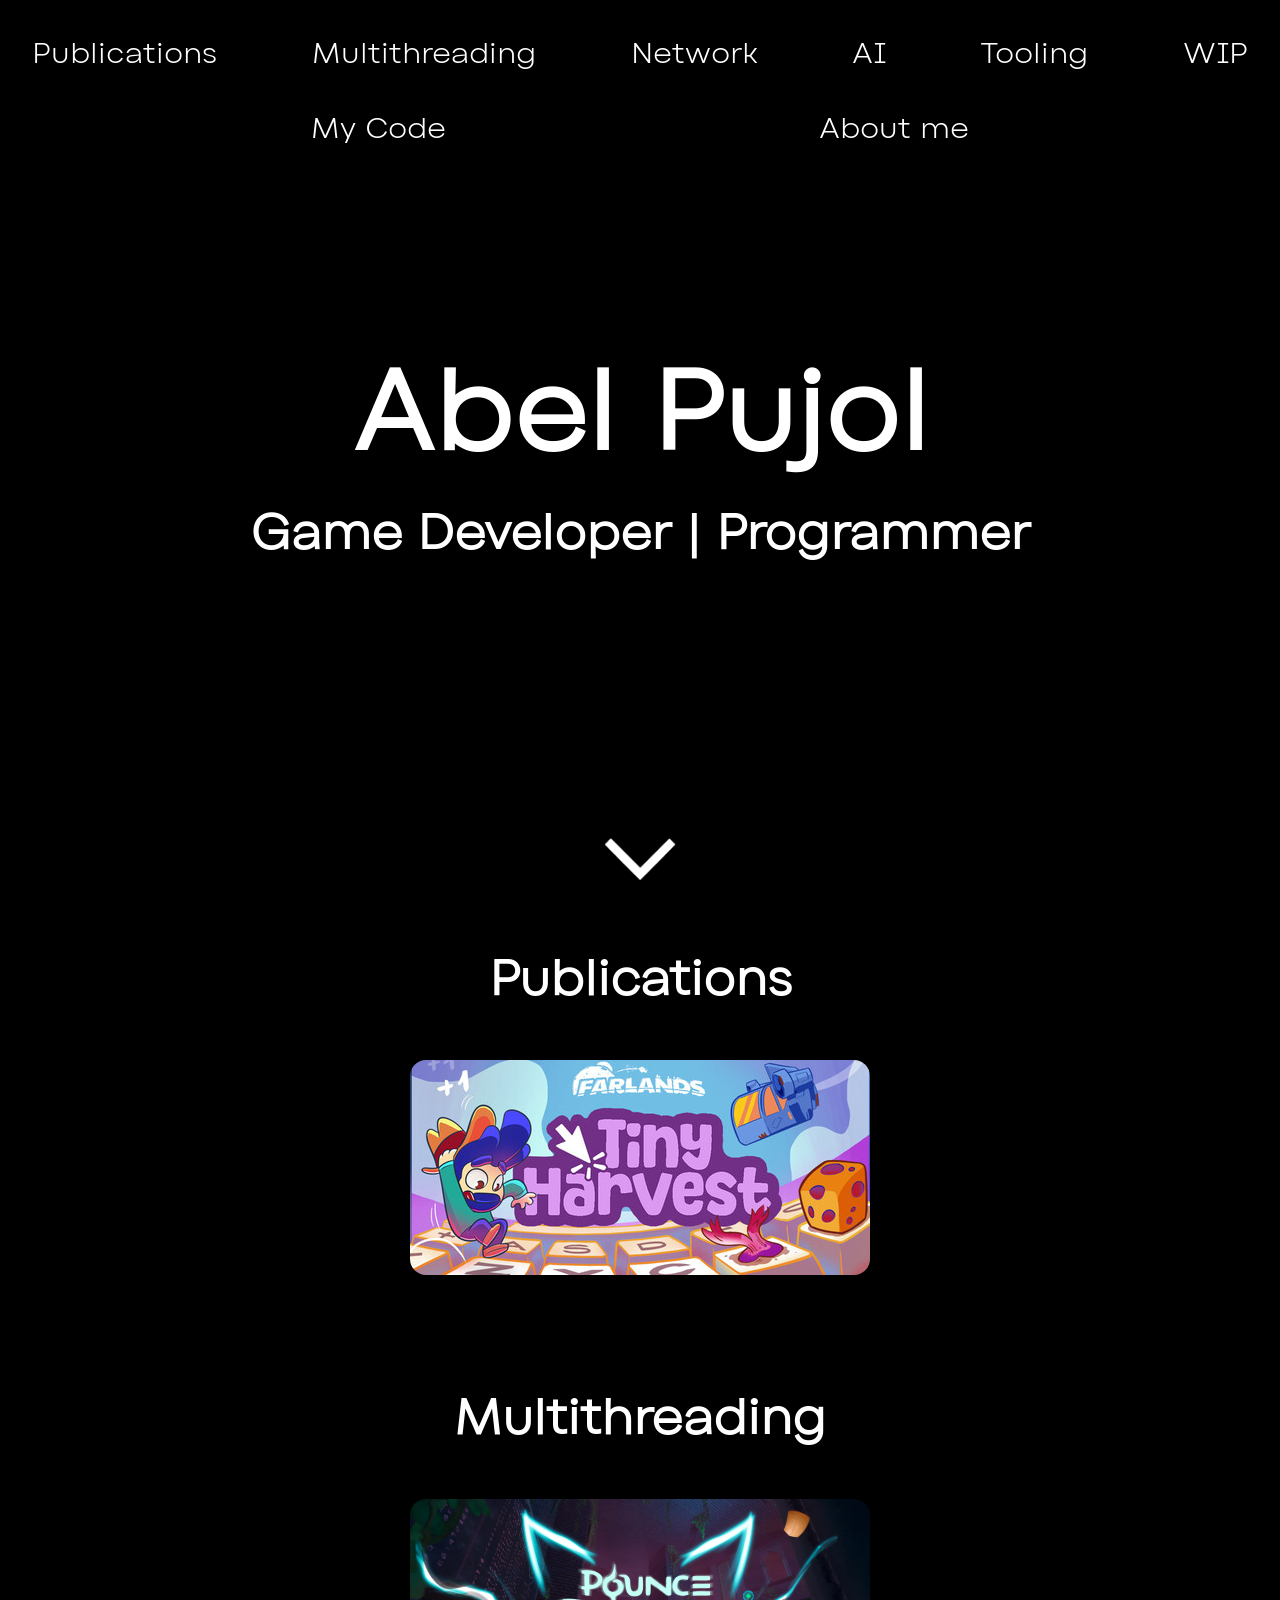
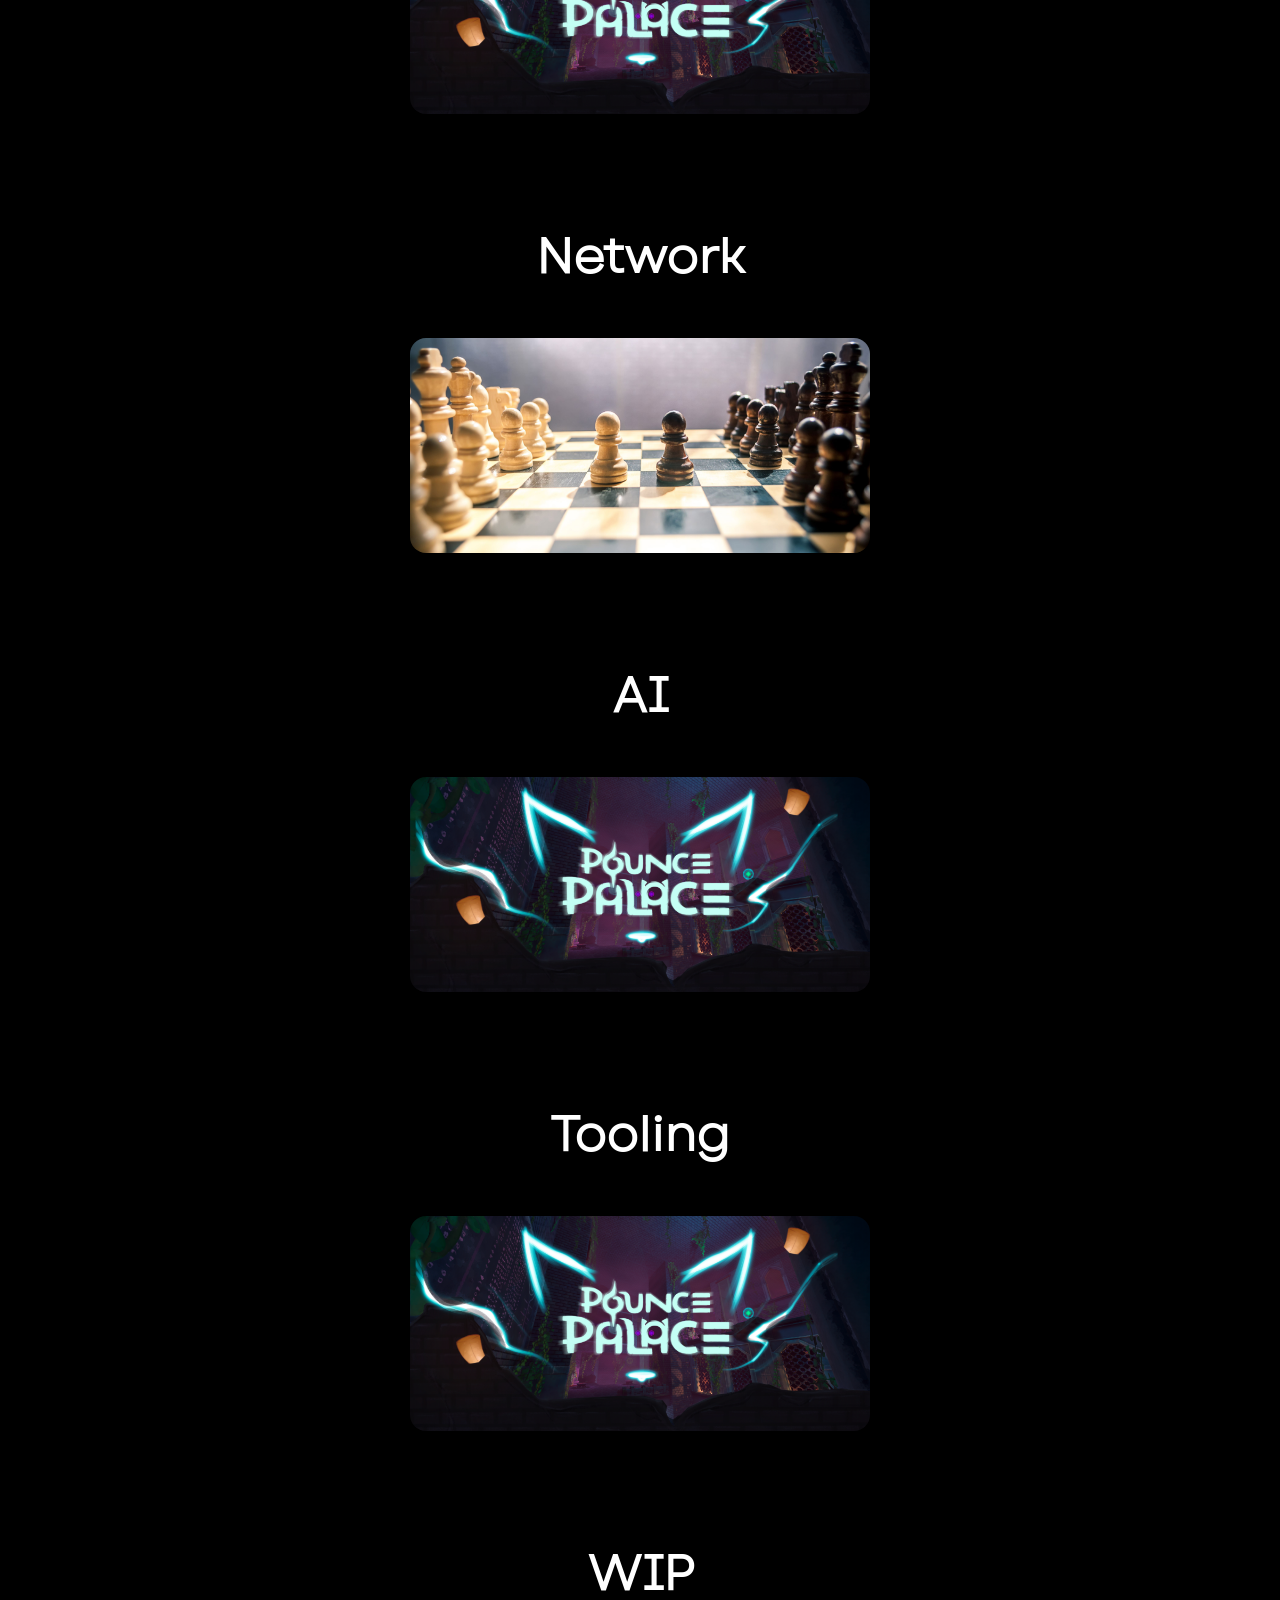
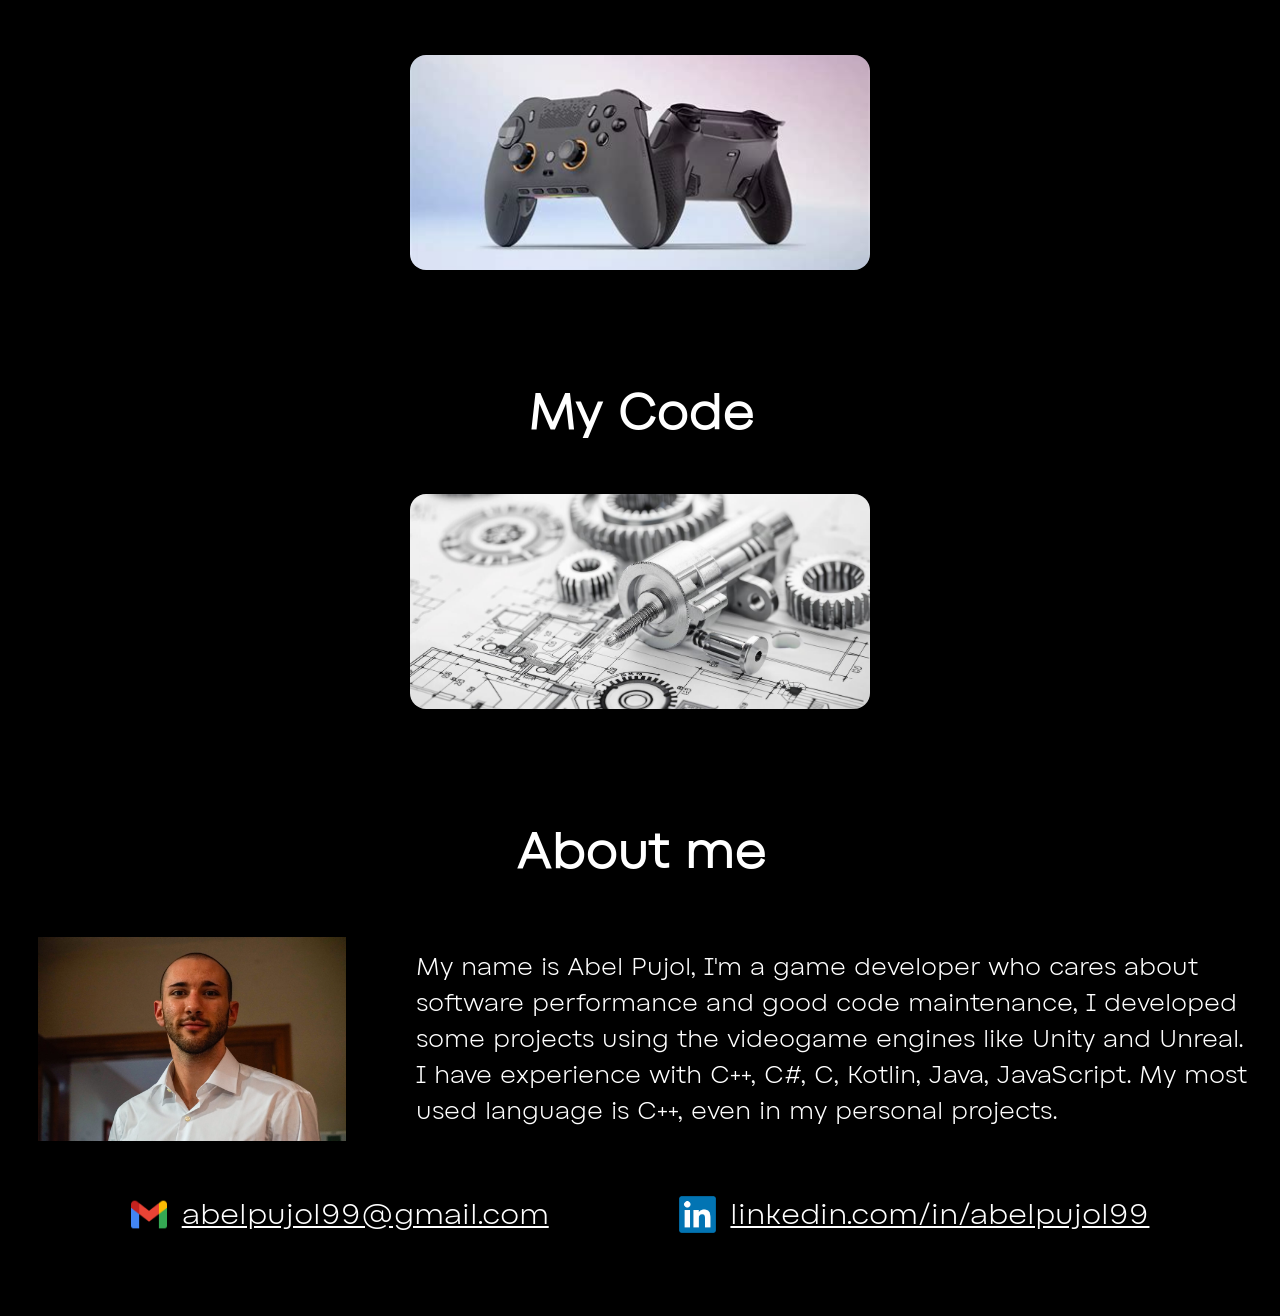
==== commit b7948538: "Done" ====
--- a/index.html
+++ b/index.html
@@ -48,14 +48,16 @@
                     <p class="header-2 white bold">Publications</p> 
                 </div>
                 <div class="category-content">
-                    <div class="card-banner round-border" id="farlands-tiny-harvest">
-                        <img class="card-banner-image round-border" id="farlands-tiny-harvest-banner">
-                        <div class="card-banner-description-background"></div>
-                        <div class="card-banner-description">
-                            <p class="header-4 white bold">Farlands Tiny Harvest</p>
-                            <p class="text white">Description</p>
+                    <a href="pages/farlands:-tiny-harvest.html">
+                        <div class="card-banner round-border" id="farlands-tiny-harvest">
+                            <img class="card-banner-image round-border" id="farlands-tiny-harvest-banner">
+                            <div class="card-banner-description-background"></div>
+                            <div class="card-banner-description">
+                                <p class="header-4 white bold">Farlands Tiny Harvest</p>
+                                <p class="text white">Desktop idle game</p>
+                            </div>
                         </div>
-                    </div>
+                    </a>
                 </div>
             </div>
             <div class="category" id="multithreading">
@@ -63,14 +65,16 @@
                     <p class="header-2 white bold">Multithreading</p> 
                 </div>
                 <div class="category-content">
-                    <div class="card-banner round-border" id="pathfinding-pounce-palace">
-                        <img class="card-banner-image round-border" id="pounce-palace-banner">
-                        <div class="card-banner-description-background"></div>
-                        <div class="card-banner-description">
-                            <p class="header-4 white bold">Pathfinding - Pounce Palace</p>
-                            <p class="text white">Description</p>
+                    <a href="pages/pathfinding-pounce-palace.html">
+                        <div class="card-banner round-border" id="pathfinding-pounce-palace">
+                            <img class="card-banner-image round-border" id="pounce-palace-banner">
+                            <div class="card-banner-description-background"></div>
+                            <div class="card-banner-description">
+                                <p class="header-4 white bold">Pathfinding - Pounce Palace</p>
+                                <p class="text white">Dynamic real-time movement</p>
+                            </div>
                         </div>
-                    </div>
+                    </a>
                 </div>
             </div>
             <div class="category" id="network">
@@ -78,14 +82,16 @@
                     <p class="header-2 white bold">Network</p> 
                 </div>
                 <div class="category-content">
-                    <div class="card-banner round-border" id="online-chess">
-                        <img class="card-banner-image round-border" id="online-chess-banner">
-                        <div class="card-banner-description-background"></div>
-                        <div class="card-banner-description">
-                            <p class="header-4 white bold">Chess</p>
-                            <p class="text white">Description</p>
+                    <a href="pages/online-chess.html">
+                        <div class="card-banner round-border" id="online-chess">
+                            <img class="card-banner-image round-border" id="online-chess-banner">
+                            <div class="card-banner-description-background"></div>
+                            <div class="card-banner-description">
+                                <p class="header-4 white bold">Chess</p>
+                                <p class="text white">Description</p>
+                            </div>
                         </div>
-                    </div>
+                    </a>
                 </div>
             </div>
             <div class="category" id="ai">
@@ -93,14 +99,16 @@
                     <p class="header-2 white bold">AI</p> 
                 </div>
                 <div class="category-content">
-                    <div class="card-banner round-border" id="enemies-pounce-palace">
-                        <img class="card-banner-image round-border" id="pounce-palace-banner">
-                        <div class="card-banner-description-background"></div>
-                        <div class="card-banner-description">
-                            <p class="header-4 white bold">Enemies - Pounce Palace</p>
-                            <p class="text white">Description</p>
+                    <a href="pages/enemies-pounce-palace.html">
+                        <div class="card-banner round-border" id="enemies-pounce-palace">
+                            <img class="card-banner-image round-border" id="pounce-palace-banner">
+                            <div class="card-banner-description-background"></div>
+                            <div class="card-banner-description">
+                                <p class="header-4 white bold">Enemies - Pounce Palace</p>
+                                <p class="text white">Two enemy types and NavMesh</p>
+                            </div>
                         </div>
-                    </div>
+                    </a>
                 </div>
             </div>
             <div class="category" id="tooling">
@@ -108,14 +116,16 @@
                     <p class="header-2 white bold">Tooling</p> 
                 </div>
                 <div class="category-content">
-                    <div class="card-banner round-border" id="ability-maker-pounce-palace">
-                        <img class="card-banner-image round-border" id="pounce-palace-banner">
-                        <div class="card-banner-description-background"></div>
-                        <div class="card-banner-description">
-                            <p class="header-4 white bold">Ability Maker - Pounce Palace</p>
-                            <p class="text white">Description</p>
+                    <a href="pages/ability-creator-pounce-palace.html">
+                        <div class="card-banner round-border" id="ability-creator-pounce-palace">
+                            <img class="card-banner-image round-border" id="pounce-palace-banner">
+                            <div class="card-banner-description-background"></div>
+                            <div class="card-banner-description">
+                                <p class="header-4 white bold">Ability Creator - Pounce Palace</p>
+                                <p class="text white">Unlimited number of abilities</p>
+                            </div>
                         </div>
-                    </div>
+                    </a>
                 </div>
             </div>
             <div class="category" id="wip">
@@ -123,14 +133,16 @@
                     <p class="header-2 white bold">WIP</p>
                 </div>
                 <div class="category-content">
-                    <div class="card-banner round-border" id="devices-profiles-gui">
-                        <img class="card-banner-image round-border" id="devices-profiles-gui-banner">
-                        <div class="card-banner-description-background"></div>
-                        <div class="card-banner-description">
-                            <p class="header-4 white bold">Devices Profiles GUI</p>
-                            <p class="text white">Description</p>
+                    <a href="pages/devices-profiles-gui.html">
+                        <div class="card-banner round-border" id="devices-profiles-gui">
+                            <img class="card-banner-image round-border" id="devices-profiles-gui-banner">
+                            <div class="card-banner-description-background"></div>
+                            <div class="card-banner-description">
+                                <p class="header-4 white bold">Devices Profiles GUI</p>
+                                <p class="text white">Input remapping application</p>
+                            </div>
                         </div>
-                    </div>
+                    </a>
                 </div>
             </div>
             <div class="category" id="my-code">
@@ -138,14 +150,15 @@
                     <p class="header-2 white bold">My Code</p> 
                 </div>
                 <div class="category-content">
-                    <div class="card-banner round-border" id="code-patterns">
-                        <img class="card-banner-image round-border" id="patterns-banner">
-                        <div class="card-banner-description-background"></div>
-                        <div class="card-banner-description">
-                            <p class="header-4 white bold">Patterns</p>
-                            <p class="text white">Description</p>
+                    <a href="pages/patterns.html">
+                        <div class="card-banner round-border" id="code-patterns">
+                            <img class="card-banner-image round-border" id="patterns-banner">
+                            <div class="card-banner-description-background"></div>
+                            <div class="card-banner-description">
+                                <p class="header-4 white bold">Patterns</p>
+                            </div>
                         </div>
-                    </div>
+                    </a>
                 </div>
             </div>
             <div class="category" id="about-me">
@@ -155,26 +168,23 @@
                 <div id="about-me-div">
                     <img id="portrait" src="resources/images/topbar/portrait.jpeg" alt="abel-pujol-portrait">
                     <p class="text white text-block">
-                        My name is Abel Pujol, I have been interested in coding since I was a child. 
-                        At 9, I did my first extracurricular activity, programming in Scratch. 
-                        At 18 I started studying computer science at a specialty school. 
-                        As my final project I re-created Arkanoid in CMD. 
-                        At 22, I transitioned to programming for games, both in university and in personal projects. 
-                        In every project that I work on, I focus on improving my programming skills by learning new patterns and techniques. Furthermore, I frequently revisit past projects in order to learn from my mistakes and gain new insight.
+                        My name is Abel Pujol, I'm a game developer who cares about software performance and good code maintenance, I developed some projects using the videogame engines like Unity and Unreal.
+                        <br>
+                        I have experience with C++, C#, C, Kotlin, Java, JavaScript. My most used language is C++, even in my personal projects.
                     </p>
                 </div>
-                <div id="contact-list">
-                    <div id="contact">
+                <div class="link-list">
+                    <div class="icon-link-div">
                         <span>
-                            <img id="contact-icon" src="resources/images/topbar/gmail.png" alt="gmail-icon">
+                            <img class="icon" src="resources/images/topbar/gmail.png" alt="gmail-icon">
                         </span>
-                        <a class="header-4 white" id="contact-link" href="mailto:abelpujol99@gmail.com">abelpujol99@gmail.com</a>
+                        <a class="header-4 white link" href="mailto:abelpujol99@gmail.com">abelpujol99@gmail.com</a>
                     </div>
-                    <div id="contact">
+                    <div class="icon-link-div">
                         <span>
-                            <img id="contact-icon" src="resources/images/topbar/linked-in.png" alt="linked-in-icon">
+                            <img class="icon" src="resources/images/topbar/linked-in.png" alt="linked-in-icon">
                         </span>
-                        <a class="header-4 white" id="contact-link" href="https://www.linkedin.com/in/abelpujol99">linkedin.com/in/abelpujol99</a>
+                        <a class="header-4 white link" href="https://www.linkedin.com/in/abelpujol99">linkedin.com/in/abelpujol99</a>
                     </div>
                 </div>
             </div>
--- a/styles/style.css
+++ b/styles/style.css
@@ -90,6 +90,16 @@
     font-size: var(--text-font-size);
     font-family: var(--font-family);
     transition: font-size var(--transition-time);
+}
+
+.link
+{
+    text-decoration: underline;
+}
+
+.link:link, .link:visited, .link:hover
+{
+    color: white;
 }
 
 .white
@@ -381,6 +391,38 @@
     right: 0;
     cursor: pointer;
     content: url("../resources/images/cross.png");
+}
+
+.link-list
+{
+    display: flex;
+    justify-content: space-evenly;
+    align-items: center;
+    width: 100%;
+    height: fit-content;
+    box-sizing: border-box;
+    padding: 1rem;
+}
+
+.link
+{
+    text-align: left;
+    padding-left: 0.5em;
+    overflow-wrap: anywhere;
+}
+
+.icon-link-div
+{
+    display: flex;
+    align-items: center;
+    padding: 1rem;
+}
+
+.icon
+{
+    display: block;
+    margin: auto;
+    width: var(--header-three-font-size);
 }
 
 .reference-video
@@ -548,38 +590,6 @@
     align-self: center;
 }
 
-#contact-list
-{
-    display: flex;
-    justify-content: space-evenly;
-    align-items: center;
-    width: 100%;
-    height: fit-content;
-    box-sizing: border-box;
-    padding: 1rem;
-}
-
-#contact
-{
-    display: flex;
-    align-items: center;
-    padding: 1rem;
-}
-
-#contact-icon
-{
-    display: block;
-    margin: auto;
-    width: var(--header-three-font-size);
-}
-
-#contact-link
-{
-    text-align: left;
-    padding-left: 0.5em;
-    overflow-wrap: anywhere;
-}
-
 /*#endregion Web Header*/
 
 /*#region Web Body*/
@@ -646,6 +656,11 @@
 }
 
 /*#endregion Tooling*/
+
+#devices-profiles-gui-banner
+{
+    content: url("../resources/images/OIP-2420426506.jpg");
+}
 
 #pounce-palace-banner
 {
@@ -679,6 +694,11 @@
     transition: opacity var(--transition-time);
 }
 
+#github-logo
+{
+    content: url("../resources/images/github-logo.png");
+}
+
 #category-cross, #image-zoom-cross
 {
     margin-top: 3.5rem;
